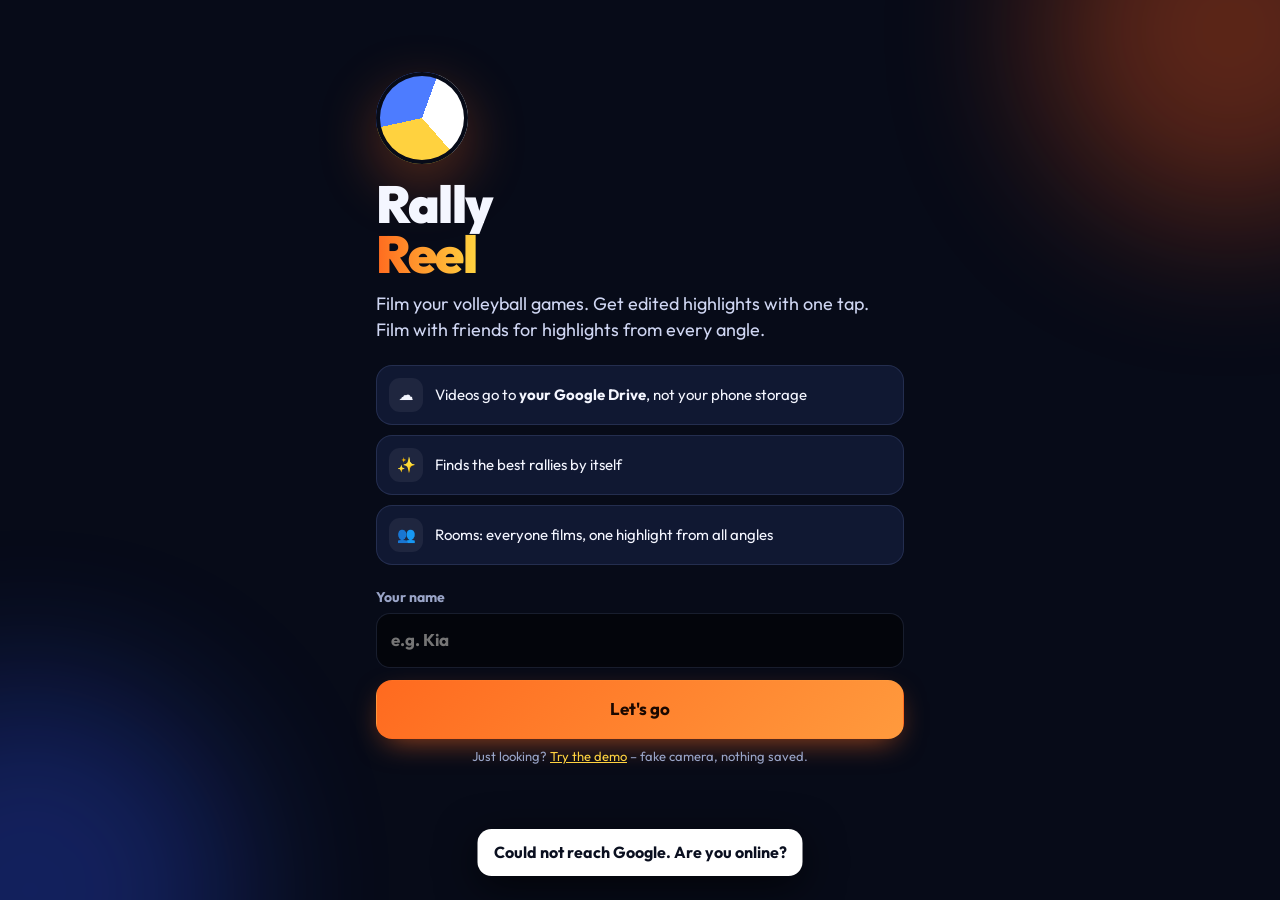
==== index.html @ 08f6e267 "Versioned file URLs so phones never mix old and new code Co-Authored-By: Claude Opus 5.5 <noreply@an" ====
<!doctype html>
<html lang="en">
<head>
<meta charset="utf-8">
<meta name="viewport" content="width=device-width,initial-scale=1,viewport-fit=cover">
<title>Rally Reel</title>
<meta name="description" content="Film volleyball with your friends. Auto-edited multi-angle highlights, saved to your Google Drive.">
<meta name="theme-color" content="#070b18">
<meta name="apple-mobile-web-app-capable" content="yes">
<meta name="mobile-web-app-capable" content="yes">
<meta name="apple-mobile-web-app-status-bar-style" content="black-translucent">
<meta name="apple-mobile-web-app-title" content="Rally Reel">
<link rel="manifest" href="manifest.webmanifest">
<link rel="icon" href="icons/icon-192.png">
<link rel="apple-touch-icon" href="icons/apple-touch-icon.png">
<link rel="preconnect" href="https://fonts.googleapis.com">
<link rel="preconnect" href="https://fonts.gstatic.com" crossorigin>
<link href="https://fonts.googleapis.com/css2?family=Outfit:wght@400;500;600;700;800;900&display=swap" rel="stylesheet">
<link rel="stylesheet" href="styles.css?v=6">
<script src="config.js?v=6"></script>
</head>
<body>
<div class="glow g1"></div><div class="glow g2"></div>

<!-- ============ WELCOME ============ -->
<section id="onboard" class="screen" hidden>
  <div class="wrap onboard">
    <div class="ob-ball"><span class="ball xl"></span></div>
    <h1 class="display">Rally<br><span class="accent">Reel</span></h1>
    <p class="lead">Film your volleyball games. Get edited highlights with one tap. Film with friends for highlights from every angle.</p>
    <div class="ob-points">
      <div><i class="ic">☁</i><span>Videos go to <b>your Google Drive</b>, not your phone storage</span></div>
      <div><i class="ic">✨</i><span>Finds the best rallies by itself</span></div>
      <div><i class="ic">👥</i><span>Rooms: everyone films, one highlight from all angles</span></div>
    </div>
    <label class="field"><span>Your name</span>
      <input id="ob-name" maxlength="20" placeholder="e.g. Kia" autocomplete="given-name"></label>
    <button id="ob-go" class="btn primary big">Let's go</button>
    <p class="muted small center-t">Just looking? <a href="?demo">Try the demo</a> – fake camera, nothing saved.</p>
  </div>
</section>

<!-- ============ HOME ============ -->
<section id="home" class="screen" hidden>
  <div class="wrap">
    <header class="top">
      <div class="logo"><span class="ball"></span>Rally Reel <span class="demo-tag">DEMO</span></div>
      <button id="me-btn" class="avatar" aria-label="Settings"></button>
    </header>

    <div id="connect-card" class="card glow-card" hidden>
      <div class="cc-icon">☁</div>
      <div class="cc-text"><b>Connect Google Drive</b><span>Your games are saved in a <i>Volleyball Highlights</i> folder in your Drive.</span></div>
      <button id="connect" class="btn primary">Connect</button>
    </div>

    <section class="hero">
      <p class="eyebrow" id="hello">Hey 👋</p>
      <h1 class="display sm">Ready for the<br>next game?</h1>
      <button id="rec-solo" class="mega" aria-label="Record a game">
        <span class="mega-ring"></span><span class="mega-core"><svg viewBox="0 0 24 24"><path d="M4 7.5A2.5 2.5 0 0 1 6.5 5h7A2.5 2.5 0 0 1 16 7.5v9a2.5 2.5 0 0 1-2.5 2.5h-7A2.5 2.5 0 0 1 4 16.5v-9Zm13 3.2 3.4-2.3c.7-.5 1.6 0 1.6.8v7.6c0 .8-.9 1.3-1.6.8L17 15.3v-4.6Z"/></svg></span>
      </button>
      <p class="mega-label">Record a game</p>
    </section>

    <div class="tiles">
      <button class="tile t1" id="t-create"><span class="t-ic"><svg viewBox="0 0 24 24"><path d="M9 11a4 4 0 1 0 0-8 4 4 0 0 0 0 8Zm7 0a3 3 0 1 0 0-6 3 3 0 0 0 0 6ZM2 19c0-3.3 3.1-6 7-6s7 2.7 7 6v1H2v-1Zm15.5 1v-1c0-1.9-.8-3.6-2.1-4.9 3.6-.4 6.6 1.9 6.6 4.9v1h-4.5Z"/></svg></span><b>Create room</b><small>Film with friends</small></button>
      <button class="tile t2" id="t-join"><span class="t-ic"><svg viewBox="0 0 24 24"><path d="M14 4h4a2 2 0 0 1 2 2v12a2 2 0 0 1-2 2h-4v-2h4V6h-4V4Zm-3.6 3.4L15 12l-4.6 4.6L9 15.2l2.2-2.2H3v-2h8.2L9 8.8l1.4-1.4Z"/></svg></span><b>Join room</b><small>Got a code?</small></button>
      <button class="tile t3" id="t-upload"><span class="t-ic"><svg viewBox="0 0 24 24"><path d="M4 5a2 2 0 0 1 2-2h12a2 2 0 0 1 2 2v14a2 2 0 0 1-2 2H6a2 2 0 0 1-2-2V5Zm4.5 4.5a1.5 1.5 0 1 0 0-3 1.5 1.5 0 0 0 0 3ZM6 18h12l-4-5.5-3 4-2-2.5L6 18Z"/></svg></span><b>Upload</b><small>From your gallery</small></button>
      <button class="tile t4" id="t-settings"><span class="t-ic"><svg viewBox="0 0 24 24"><path d="M12 15.5a3.5 3.5 0 1 0 0-7 3.5 3.5 0 0 0 0 7Zm8.6-2.3 1.9 1.5-2 3.5-2.3-.9a8 8 0 0 1-2 1.2l-.3 2.5h-4l-.4-2.5a8 8 0 0 1-2-1.2l-2.3.9-2-3.5 2-1.5a8 8 0 0 1 0-2.4l-2-1.5 2-3.5 2.3.9a8 8 0 0 1 2-1.2L10 1h4l.3 2.5a8 8 0 0 1 2 1.2l2.4-.9 2 3.5-2 1.5a8 8 0 0 1 0 2.4Z"/></svg></span><b>Settings</b><small>Length, quality</small></button>
    </div>

    <div class="section-h"><h2>Your games</h2><button id="refresh" class="link-btn">Refresh</button></div>
    <div id="list"></div>
  </div>
</section>

<!-- ============ ROOM ============ -->
<section id="room" class="screen" hidden>
  <div class="wrap">
    <header class="top">
      <button id="room-back" class="icon-btn" aria-label="Back">‹</button>
      <div class="room-title"><small>ROOM</small><b id="room-name">Game</b></div>
      <button id="room-leave" class="link-btn">Leave</button>
    </header>

    <div class="code-card">
      <div class="code-l"><small>Room code</small><div id="room-code" class="code"></div></div>
      <div class="code-btns">
        <button id="room-invite" class="btn primary">Invite</button>
        <button id="room-qr-btn" class="btn">QR</button>
      </div>
      <div id="room-qr" class="qr" hidden></div>
      <p class="muted small">Friends open the invite link (or scan the QR), connect their Google Drive and tap Record. Everyone's video stays in their own Drive.</p>
    </div>

    <div class="section-h"><h2>People</h2><span id="room-count" class="pill-count">0</span></div>
    <div id="room-members" class="members"></div>

    <div class="room-actions">
      <button id="room-rec" class="btn rec big"><span class="dot"></span>Record from my phone</button>
      <button id="room-upload" class="btn big">Add videos from gallery</button>
    </div>

    <div class="section-h"><h2>Footage</h2></div>
    <div id="room-recs" class="recs"><p class="muted">No footage yet.</p></div>

    <button id="room-make" class="btn magic big" disabled>✨ Make multi-angle highlights</button>

    <div class="section-h"><h2>Highlights</h2></div>
    <div id="room-reels"><p class="muted small">Highlights anyone makes show up here for everyone.</p></div>
  </div>
</section>

<!-- ============ CAMERA ============ -->
<section id="record" class="screen cam" hidden>
  <video id="preview" playsinline muted autoplay></video>
  <button id="reauth" class="reauth" hidden>⚠ Google sign-in expired – tap to keep saving</button>

  <div id="rec-idle" class="cam-ui">
    <div class="cam-top"><button id="rec-back" class="pill">✕</button><span class="pill soft" id="rec-hint">Turn your phone sideways · point at the court</span></div>
    <div id="sync-panel" class="sync-panel" hidden>
      <div id="countdown" class="countdown" hidden>3</div>
      <div id="sync-text" class="sync-text">Tap “I'm ready” – everyone starts together</div>
      <div id="sync-people" class="sync-people"></div>
    </div>
    <div class="cam-bottom" id="solo-bottom"><div class="side-btn ghosty"></div><button id="rec-start" class="shutter" aria-label="Start recording"><span></span></button><div class="side-btn ghosty"></div></div>
    <div class="cam-bottom room-bottom" id="room-bottom" hidden>
      <button id="rec-ready" class="ready-btn">I'm ready</button>
      <button id="rec-solo-start" class="link-btn light">Start without waiting</button>
    </div>
  </div>

  <div id="rec-live" class="cam-ui" hidden>
    <div class="cam-top">
      <span class="pill rec"><i></i><span id="rec-time">0:00</span></span>
      <span id="rec-cloud" class="pill">☁ connecting…</span>
      <span id="rec-room" class="pill room-pill" hidden></span>
    </div>
    <div class="cam-bottom">
      <button id="rec-mark" class="side-btn" aria-label="Mark a great play">★<small>Great play</small></button>
      <button id="rec-stop" class="shutter stop" aria-label="Stop"><span></span></button>
      <div class="side-btn ghosty"></div>
    </div>
  </div>

  <div id="rec-finish" class="cam-ui finish" hidden>
    <div class="spinner"></div>
    <p id="finish-msg">Finishing upload…</p>
  </div>
</section>

<!-- ============ SAVED ============ -->
<section id="done" class="screen" hidden>
  <div class="wrap center">
    <div class="big-check">✓</div>
    <h1>Saved!</h1>
    <p id="done-msg" class="muted"></p>
    <button id="done-make" class="btn magic big">✨ Make Highlights</button>
    <button id="done-home" class="btn ghost">Later</button>
  </div>
</section>

<!-- ============ UPLOADING FROM GALLERY ============ -->
<section id="import" class="screen" hidden>
  <div class="wrap">
    <h1>Uploading</h1>
    <p class="muted" id="imp-sub">Keep this screen open – videos go to your Google Drive and get checked for rallies.</p>
    <div id="imp-list" class="imp-list"></div>
    <div class="actions"><button id="imp-done" class="btn primary big" hidden>Done</button><button id="imp-stop" class="btn ghost">Stop</button></div>
  </div>
</section>

<!-- ============ EDITING ============ -->
<section id="edit" class="screen" hidden>
  <div class="wrap">
    <div id="edit-working">
      <p class="eyebrow">Editing</p>
      <h1>Making your highlights</h1>
      <p id="edit-msg" class="muted">Starting…</p>
      <div class="stage"><canvas id="edit-canvas" class="preview" width="1280" height="720"></canvas><div class="stage-shine"></div></div>
      <div class="bar"><div id="edit-bar"></div></div>
      <p class="muted small">The editor plays your best rallies into a new video in real time, so it takes about as long as the video. Keep the screen on.</p>
      <button id="edit-cancel" class="btn ghost small">Stop</button>
    </div>
    <div id="edit-result" hidden>
      <p class="eyebrow">Done 🏐</p>
      <h1>Your highlights</h1>
      <p id="result-msg" class="muted"></p>
      <video id="edit-video" class="preview" controls playsinline></video>
      <div class="actions">
        <a id="open-drive" class="btn primary" target="_blank" rel="noopener">Open in Drive</a>
        <button id="share" class="btn">Share…</button>
        <button id="edit-done" class="btn ghost">Done</button>
      </div>
    </div>
  </div>
</section>

<!-- bottom sheet -->
<div id="sheet-bg" class="sheet-bg" hidden></div>
<div id="sheet" class="sheet" hidden><div class="sheet-grab"></div><div id="sheet-body"></div></div>

<input id="file-pick" type="file" accept="video/*" multiple hidden>
<div id="toast" class="toast" hidden></div>
<script type="module" src="app.js?v=6"></script>
</body>
</html>
---- styles.css ----
:root {
  --bg: #070b18;
  --bg2: #0d1430;
  --card: rgba(22, 30, 62, .72);
  --card-solid: #141c3c;
  --line: rgba(140, 160, 230, .16);
  --text: #f4f6ff;
  --muted: #9aa5c8;
  --accent: #ff6a1f;
  --accent2: #ff9a3d;
  --gold: #ffd23f;
  --blue: #4d7cff;
  --violet: #a066ff;
  --green: #2fd18b;
  --red: #ff3b5c;
  --r: 20px;
  --font: "Outfit", system-ui, -apple-system, "Segoe UI", Roboto, sans-serif;
}
* { box-sizing: border-box; -webkit-tap-highlight-color: transparent; }
html, body { margin: 0; background: var(--bg); color: var(--text); font: 16px/1.45 var(--font); }
body { min-height: 100dvh; overflow-x: hidden; }
[hidden] { display: none !important; }
a { color: var(--gold); }
button { font-family: inherit; }
h1 { font-size: 28px; line-height: 1.1; margin: 6px 0 8px; letter-spacing: -.02em; font-weight: 800; }
h2 { font-size: 13px; text-transform: uppercase; letter-spacing: .12em; color: var(--muted); margin: 0; font-weight: 700; }
p { margin: 8px 0; }
.muted { color: var(--muted); }
.small { font-size: 13px; }
.center-t { text-align: center; }
.wrap { position: relative; z-index: 1; max-width: 560px; margin: 0 auto; padding: calc(14px + env(safe-area-inset-top)) 16px calc(40px + env(safe-area-inset-bottom)); }
.center { text-align: center; display: flex; flex-direction: column; align-items: center; gap: 10px; padding-top: 16vh; }
.display { font-size: 52px; font-weight: 900; letter-spacing: -.035em; line-height: .95; margin: 10px 0 12px; }
.display.sm { font-size: 34px; line-height: 1.02; }
.accent { background: linear-gradient(90deg, var(--accent), var(--gold)); -webkit-background-clip: text; background-clip: text; color: transparent; }
.eyebrow { color: var(--accent2); font-weight: 700; letter-spacing: .02em; margin: 0; }
.lead { font-size: 18px; color: #cfd6f2; }

/* background glows */
.glow { position: fixed; z-index: 0; border-radius: 50%; filter: blur(80px); opacity: .55; pointer-events: none; }
.glow.g1 { width: 380px; height: 380px; background: #ff5a1a; top: -160px; right: -140px; opacity: .35; }
.glow.g2 { width: 420px; height: 420px; background: #3156ff; bottom: -200px; left: -180px; opacity: .3; }

/* ball logo */
.ball { display: inline-block; width: 26px; height: 26px; border-radius: 50%; flex: none;
  background: conic-gradient(from 20deg, #fff 0 33%, var(--gold) 0 66%, var(--blue) 0); box-shadow: inset 0 0 0 2px var(--bg), 0 0 0 1px #fff3; }
.ball.xl { width: 92px; height: 92px; box-shadow: inset 0 0 0 4px var(--bg), 0 20px 60px #ff6a1f55; animation: spin 9s linear infinite; }
.logo { display: flex; align-items: center; gap: 10px; font-weight: 900; font-size: 21px; letter-spacing: -.02em; }
.top { display: flex; align-items: center; justify-content: space-between; gap: 10px; margin-bottom: 14px; min-height: 44px; }
.demo-tag { display: none; font-size: 11px; font-weight: 800; background: var(--gold); color: #000; padding: 2px 8px; border-radius: 999px; letter-spacing: .05em; }
body.demo .demo-tag { display: inline-block; }
.avatar { width: 42px; height: 42px; border-radius: 50%; border: 2px solid #fff2; color: #fff; font-weight: 800; font-size: 17px; display: grid; place-items: center; cursor: pointer; padding: 0; }
.icon-btn { width: 42px; height: 42px; border-radius: 14px; border: 1px solid var(--line); background: var(--card); color: #fff; font-size: 28px; line-height: 1; cursor: pointer; }
.link-btn { background: none; border: 0; color: var(--muted); font-weight: 600; font-size: 14px; cursor: pointer; padding: 8px; }

/* buttons */
.btn { appearance: none; border: 1px solid var(--line); background: var(--card-solid); color: var(--text); font: inherit; font-weight: 700;
  padding: 12px 18px; border-radius: 14px; text-decoration: none; display: inline-flex; align-items: center; justify-content: center; gap: 8px; cursor: pointer; transition: transform .12s, filter .2s; }
.btn:active { transform: scale(.97); }
.btn.primary { background: linear-gradient(135deg, var(--accent), var(--accent2)); border-color: transparent; color: #1b0800; box-shadow: 0 10px 30px -10px #ff6a1faa; }
.btn.magic { background: linear-gradient(120deg, #ff6a1f, #ff3b8a 50%, #7a5cff); border: 0; color: #fff; box-shadow: 0 14px 40px -12px #ff3b8acc; background-size: 200% 100%; animation: shimmer 4s ease infinite; }
.btn.magic:disabled { animation: none; filter: grayscale(.8) brightness(.6); box-shadow: none; }
.btn.rec { background: linear-gradient(135deg, #ff3b5c, #ff6a3d); border: 0; color: #fff; box-shadow: 0 12px 34px -12px #ff3b5ccc; }
.btn.rec .dot { width: 12px; height: 12px; border-radius: 50%; background: #fff; box-shadow: 0 0 0 4px #fff4; }
.btn.ghost { background: transparent; }
.btn.small { padding: 8px 12px; font-size: 14px; border-radius: 12px; }
.btn.big { width: 100%; padding: 16px; font-size: 17px; border-radius: 16px; }
.btn:disabled { opacity: .45; cursor: default; }
@keyframes shimmer { 50% { background-position: 100% 0; } }

/* cards */
.card { background: var(--card); border: 1px solid var(--line); border-radius: var(--r); padding: 14px; margin-bottom: 12px; backdrop-filter: blur(14px); -webkit-backdrop-filter: blur(14px); }
.glow-card { display: flex; align-items: center; gap: 12px; border-color: #ff6a1f88; box-shadow: 0 0 0 1px #ff6a1f33, 0 20px 50px -25px #ff6a1f; }
.cc-icon { width: 44px; height: 44px; flex: none; border-radius: 14px; display: grid; place-items: center; background: #ff6a1f22; font-size: 22px; }
.cc-text { flex: 1; display: flex; flex-direction: column; font-size: 14px; }
.cc-text span { color: var(--muted); font-size: 13px; }

/* hero */
.hero { text-align: center; padding: 8px 0 18px; }
.mega { position: relative; width: 148px; height: 148px; border-radius: 50%; border: 0; background: none; cursor: pointer; margin: 14px auto 0; display: grid; place-items: center; }
.mega-ring { position: absolute; inset: 0; border-radius: 50%; background: conic-gradient(var(--red), var(--accent), var(--gold), var(--red)); animation: spin 6s linear infinite; padding: 4px;
  -webkit-mask: radial-gradient(farthest-side, transparent calc(100% - 5px), #000 calc(100% - 4px)); mask: radial-gradient(farthest-side, transparent calc(100% - 5px), #000 calc(100% - 4px)); }
.mega-core { width: 118px; height: 118px; border-radius: 50%; background: radial-gradient(circle at 35% 30%, #ff7a8e, var(--red) 55%, #c4113a); display: grid; place-items: center;
  box-shadow: 0 18px 50px -10px #ff3b5ccc, inset 0 -6px 18px #0004; animation: breathe 2.6s ease-in-out infinite; }
.mega-core svg { width: 46px; height: 46px; fill: #fff; }
.mega:active .mega-core { transform: scale(.94); }
.mega:disabled { opacity: .4; }
.mega-label { font-weight: 800; font-size: 18px; margin: 12px 0 0; }
@keyframes breathe { 50% { box-shadow: 0 18px 70px -6px #ff3b5cee, inset 0 -6px 18px #0004; } }
@keyframes spin { to { transform: rotate(360deg); } }

/* tiles */
.tiles { display: grid; grid-template-columns: 1fr 1fr; gap: 10px; margin: 8px 0 26px; }
.tile { text-align: left; border: 1px solid var(--line); border-radius: var(--r); padding: 14px; color: var(--text); cursor: pointer; display: flex; flex-direction: column; gap: 2px; min-height: 112px;
  background: var(--card); position: relative; overflow: hidden; transition: transform .12s; }
.tile:active { transform: scale(.97); }
.tile b { font-size: 17px; margin-top: auto; }
.tile small { color: var(--muted); font-size: 13px; }
.t-ic { width: 40px; height: 40px; border-radius: 13px; display: grid; place-items: center; }
.t-ic svg { width: 22px; height: 22px; fill: #fff; }
.t1 .t-ic { background: linear-gradient(135deg, #4d7cff, #2a4fd8); box-shadow: 0 8px 20px -8px #4d7cff; }
.t2 .t-ic { background: linear-gradient(135deg, #a066ff, #6c3be0); box-shadow: 0 8px 20px -8px #a066ff; }
.t3 .t-ic { background: linear-gradient(135deg, #2fd18b, #13a066); box-shadow: 0 8px 20px -8px #2fd18b; }
.t4 .t-ic { background: linear-gradient(135deg, #5b6687, #394263); }
.t1::after, .t2::after, .t3::after { content: ""; position: absolute; right: -30px; top: -30px; width: 90px; height: 90px; border-radius: 50%; opacity: .18; filter: blur(10px); }
.t1::after { background: #4d7cff; } .t2::after { background: #a066ff; } .t3::after { background: #2fd18b; }

.section-h { display: flex; align-items: center; justify-content: space-between; margin: 22px 0 10px; }
.pill-count { background: #ffffff14; border-radius: 999px; padding: 2px 10px; font-weight: 700; font-size: 13px; }

/* game cards */
.game { display: flex; gap: 12px; align-items: stretch; background: var(--card); border: 1px solid var(--line); border-radius: var(--r); padding: 10px; margin-bottom: 12px; }
.thumb { width: 104px; flex: none; border-radius: 14px; background: linear-gradient(135deg, #1d2858, #0e1430); background-size: cover; background-position: center; position: relative; min-height: 78px; overflow: hidden; }
.thumb .tag { position: absolute; left: 6px; bottom: 6px; font-size: 11px; font-weight: 800; padding: 2px 7px; border-radius: 999px; background: #000a; }
.thumb .tag.reel { background: var(--green); color: #002414; }
.game-body { flex: 1; min-width: 0; display: flex; flex-direction: column; gap: 2px; }
.game-title { font-weight: 800; font-size: 16px; white-space: nowrap; overflow: hidden; text-overflow: ellipsis; }
.game-info { color: var(--muted); font-size: 13px; }
.game-actions { display: flex; gap: 6px; flex-wrap: wrap; margin-top: auto; padding-top: 8px; }
.game-actions .btn { padding: 8px 12px; font-size: 14px; border-radius: 12px; }
.room-chip { display: inline-flex; align-items: center; gap: 4px; font-size: 11px; font-weight: 800; color: #c8d4ff; background: #4d7cff2a; border-radius: 999px; padding: 1px 8px; margin-left: 4px; vertical-align: 2px; }

/* onboarding */
.onboard { padding-top: calc(8vh + env(safe-area-inset-top)); }
.ob-ball { margin-bottom: 8px; }
.ob-points { display: grid; gap: 10px; margin: 22px 0; }
.ob-points div { display: flex; gap: 12px; align-items: center; background: var(--card); border: 1px solid var(--line); border-radius: 16px; padding: 12px; font-size: 15px; }
.ic { font-style: normal; width: 34px; height: 34px; border-radius: 11px; display: grid; place-items: center; background: #ffffff10; flex: none; }
.field { display: grid; gap: 6px; margin: 16px 0 12px; font-weight: 700; font-size: 14px; color: var(--muted); }
input { width: 100%; font: inherit; font-size: 17px; padding: 14px; border-radius: 14px; border: 1px solid var(--line); background: #0008; color: var(--text); outline: none; }
input:focus { border-color: var(--accent); box-shadow: 0 0 0 3px #ff6a1f33; }

/* room */
.room-title { flex: 1; text-align: center; display: flex; flex-direction: column; line-height: 1.1; }
.room-title small { color: var(--accent2); font-weight: 800; letter-spacing: .14em; font-size: 11px; }
.room-title b { font-size: 19px; white-space: nowrap; overflow: hidden; text-overflow: ellipsis; }
.code-card { position: relative; border-radius: 24px; padding: 18px; display: grid; grid-template-columns: 1fr auto; gap: 10px 12px; align-items: center;
  background: linear-gradient(135deg, #2a3fa8, #4b2a9c 60%, #7a2b84); box-shadow: 0 24px 60px -30px #6b5cff; overflow: hidden; }
.code-card::after { content: ""; position: absolute; inset: 0; background: radial-gradient(circle at 90% 0, #ffffff30, transparent 50%); pointer-events: none; }
.code-card small { font-weight: 700; color: #d9dcff; letter-spacing: .08em; text-transform: uppercase; font-size: 11px; }
.code { font-size: 38px; font-weight: 900; letter-spacing: .14em; font-variant-numeric: tabular-nums; }
.code-btns { display: flex; flex-direction: column; gap: 8px; position: relative; z-index: 1; }
.code-btns .btn { padding: 10px 16px; }
.code-btns .btn:not(.primary) { background: #ffffff1f; border-color: #ffffff30; }
.code-card p { grid-column: 1 / -1; color: #dfe2ff; margin: 0; position: relative; z-index: 1; }
.qr { grid-column: 1 / -1; background: #fff; border-radius: 16px; padding: 12px; justify-self: center; position: relative; z-index: 1; }
.qr svg, .qr img { display: block; width: 200px; height: 200px; }
.members { display: flex; gap: 10px; overflow-x: auto; padding-bottom: 6px; scrollbar-width: none; }
.member { flex: none; width: 76px; text-align: center; font-size: 12px; }
.member .avatar { width: 54px; height: 54px; margin: 0 auto 6px; font-size: 20px; position: relative; cursor: default; }
.member .st { position: absolute; right: -2px; bottom: -2px; width: 16px; height: 16px; border-radius: 50%; border: 3px solid var(--bg); background: #5b6687; }
.member .st.live { background: var(--red); animation: blink 1s infinite; }
.member .st.on { background: var(--green); }
.member b { display: block; font-size: 13px; white-space: nowrap; overflow: hidden; text-overflow: ellipsis; }
.member span { color: var(--muted); }
.room-actions { display: grid; gap: 10px; margin-top: 16px; }
.recs { display: grid; gap: 8px; margin-bottom: 16px; }
.rec-row { display: flex; align-items: center; gap: 12px; background: var(--card); border: 1px solid var(--line); border-radius: 16px; padding: 10px 12px; }
.rec-row .avatar { width: 36px; height: 36px; font-size: 14px; cursor: default; flex: none; }
.rec-row > div:not(.avatar) { flex: 1; min-width: 0; }

/* start-together */
.sync-panel { align-self: center; text-align: center; background: #000b; backdrop-filter: blur(10px); -webkit-backdrop-filter: blur(10px); border-radius: 22px; padding: 16px 20px; max-width: 340px; }
.sync-text { font-weight: 800; font-size: 17px; }
.sync-people { display: flex; flex-wrap: wrap; justify-content: center; gap: 6px; margin-top: 10px; }
.sync-people span { font-size: 13px; font-weight: 700; padding: 4px 10px; border-radius: 999px; background: #ffffff18; color: #c9d0ea; }
.sync-people span.ok { background: var(--green); color: #002414; }
.countdown { font-size: 120px; font-weight: 900; line-height: 1; color: #fff; text-shadow: 0 10px 40px #ff3b5c; animation: pop2 1s ease-out infinite; }
@keyframes pop2 { 0% { transform: scale(1.4); opacity: .3; } 30% { transform: scale(1); opacity: 1; } }
.room-bottom { flex-direction: column; gap: 8px; }
.ready-btn { min-width: 220px; padding: 18px 28px; border-radius: 999px; border: 0; font: inherit; font-size: 20px; font-weight: 900; cursor: pointer; color: #002414;
  background: linear-gradient(135deg, #2fd18b, #8bf0c0); box-shadow: 0 14px 40px -12px #2fd18b; }
.ready-btn.on { background: #ffffff22; color: #fff; box-shadow: none; }
.link-btn.light { color: #e3e8ff; }
.rec-row b { display: block; font-size: 15px; }
.rec-row span { color: var(--muted); font-size: 13px; }
.badge-live { font-size: 11px; font-weight: 800; color: #fff; background: var(--red); border-radius: 999px; padding: 2px 8px; animation: blink 1.2s infinite; }
.reel-row { display: flex; align-items: center; gap: 12px; background: linear-gradient(135deg, #12301f, #0f2236); border: 1px solid #2fd18b44; border-radius: 16px; padding: 12px; margin-bottom: 8px; }
.reel-row div { flex: 1; }
.reel-row span { color: var(--muted); font-size: 13px; display: block; }

/* camera */
.cam { position: fixed; inset: 0; background: #000; z-index: 5; }
.cam video { position: absolute; inset: 0; width: 100%; height: 100%; object-fit: contain; background: #000; }
.cam-ui { position: absolute; inset: 0; display: flex; flex-direction: column; justify-content: space-between;
  padding: calc(12px + env(safe-area-inset-top)) calc(12px + env(safe-area-inset-right)) calc(18px + env(safe-area-inset-bottom)) calc(12px + env(safe-area-inset-left)); pointer-events: none; }
.cam-ui > * { pointer-events: auto; }
.cam-top { display: flex; gap: 8px; align-items: center; flex-wrap: wrap; }
.cam-bottom { display: flex; align-items: center; justify-content: space-around; }
.pill { background: #000a; color: #fff; border: 0; border-radius: 999px; padding: 8px 14px; font: inherit; font-weight: 700; font-size: 14px; backdrop-filter: blur(8px); -webkit-backdrop-filter: blur(8px); }
.pill.warn { background: #b45309d0; }
.pill.soft { color: #d5dbf0; font-weight: 500; }
.room-pill { background: #4d7cffcc; }
.pill.rec { display: inline-flex; align-items: center; gap: 8px; font-variant-numeric: tabular-nums; }
.pill.rec i { width: 10px; height: 10px; border-radius: 50%; background: var(--red); animation: blink 1s infinite; }
@keyframes blink { 50% { opacity: .25; } }
.shutter { width: 84px; height: 84px; border-radius: 50%; border: 5px solid #fff; background: transparent; padding: 0; display: grid; place-items: center; cursor: pointer; }
.shutter span { width: 64px; height: 64px; border-radius: 50%; background: var(--red); transition: .2s; }
.shutter.stop span { width: 32px; height: 32px; border-radius: 9px; }
.side-btn { width: 74px; height: 74px; border-radius: 50%; border: 0; background: #000a; color: var(--gold); font-size: 30px; line-height: 1; display: grid; place-content: center; cursor: pointer; }
.side-btn small { font-size: 10px; color: #fff; font-weight: 700; margin-top: 2px; }
.side-btn.ghosty { background: transparent; pointer-events: none; }
.side-btn.pop { animation: pop .4s; }
@keyframes pop { 40% { transform: scale(1.25); background: var(--gold); color: #000; } }
.reauth { position: absolute; z-index: 3; left: 12px; right: 12px; top: calc(64px + env(safe-area-inset-top)); background: var(--gold); color: #000; border: 0; border-radius: 14px; padding: 14px; font: inherit; font-weight: 800; }
.finish { background: #000c; justify-content: center; align-items: center; text-align: center; gap: 16px; }
.spinner { width: 46px; height: 46px; border-radius: 50%; border: 4px solid #fff3; border-top-color: var(--accent); animation: spin 1s linear infinite; }

/* saved / edit */
.big-check { width: 92px; height: 92px; border-radius: 50%; background: linear-gradient(135deg, var(--green), #13a066); color: #04210f; font-size: 50px; font-weight: 900; display: grid; place-items: center; box-shadow: 0 20px 50px -15px var(--green); }
.stage { position: relative; margin: 14px 0; border-radius: 18px; overflow: hidden; box-shadow: 0 20px 60px -25px #000; }
.preview { width: 100%; height: auto; max-height: 62vh; object-fit: contain; border-radius: 18px; background: #000; display: block; margin: 14px 0; }
.stage .preview { margin: 0; }
.stage-shine { position: absolute; inset: 0; pointer-events: none; border-radius: 18px; box-shadow: inset 0 0 0 1px #ffffff1a; }
.bar { height: 12px; background: #ffffff12; border-radius: 99px; overflow: hidden; }
.bar div { height: 100%; width: 0; background: linear-gradient(90deg, var(--accent), var(--gold)); transition: width .25s; border-radius: 99px; }
.actions { display: flex; gap: 8px; flex-wrap: wrap; margin-top: 12px; }
.actions .btn { flex: 1 1 auto; }

/* import */
.imp-list { display: grid; gap: 10px; margin: 16px 0; }
.imp { background: var(--card); border: 1px solid var(--line); border-radius: 16px; padding: 12px; }
.imp b { display: block; font-size: 15px; white-space: nowrap; overflow: hidden; text-overflow: ellipsis; }
.imp .row { display: flex; align-items: center; gap: 10px; font-size: 13px; color: var(--muted); margin-top: 8px; }
.imp .row span { width: 78px; flex: none; }
.imp .bar { flex: 1; height: 8px; }
.imp .bar.green div { background: linear-gradient(90deg, var(--green), #8bf0c0); }
.imp .st { font-size: 13px; margin-top: 6px; }

/* sheet */
.sheet-bg { position: fixed; inset: 0; background: #000a; z-index: 20; animation: fade .2s; }
.sheet { position: fixed; z-index: 21; left: 0; right: 0; bottom: 0; max-width: 560px; margin: 0 auto; background: #10173a; border: 1px solid var(--line); border-bottom: 0;
  border-radius: 26px 26px 0 0; padding: 10px 18px calc(22px + env(safe-area-inset-bottom)); animation: up .25s cubic-bezier(.2, .9, .3, 1.1); max-height: 88vh; overflow: auto; }
.sheet-grab { width: 44px; height: 5px; border-radius: 9px; background: #ffffff30; margin: 0 auto 12px; }
.sheet h3 { font-size: 22px; margin: 4px 0 6px; }
.sheet .btns { display: grid; gap: 8px; margin-top: 14px; }
.code-in { text-align: center; font-size: 30px; font-weight: 900; letter-spacing: .3em; text-transform: uppercase; padding: 14px 8px; }
.row-set { display: flex; align-items: center; justify-content: space-between; gap: 10px; margin: 14px 0; flex-wrap: wrap; }
.seg { display: inline-flex; background: #0008; border: 1px solid var(--line); border-radius: 12px; padding: 3px; }
.seg button { border: 0; background: transparent; color: var(--muted); font: inherit; font-weight: 700; padding: 7px 12px; border-radius: 9px; cursor: pointer; }
.seg button.on { background: var(--accent); color: #1b0800; }
@keyframes up { from { transform: translateY(100%); } }
@keyframes fade { from { opacity: 0; } }

.toast { position: fixed; z-index: 30; left: 50%; transform: translateX(-50%); bottom: calc(24px + env(safe-area-inset-bottom)); max-width: calc(100% - 32px);
  background: #fff; color: #0a0f1f; padding: 12px 16px; border-radius: 14px; font-weight: 700; box-shadow: 0 10px 40px #000a; animation: up2 .25s; }
@keyframes up2 { from { transform: translate(-50%, 20px); opacity: 0; } }
.empty { text-align: center; padding: 26px 16px; border: 1px dashed var(--line); border-radius: var(--r); color: var(--muted); }
.empty b { color: var(--text); display: block; font-size: 17px; margin-bottom: 4px; }
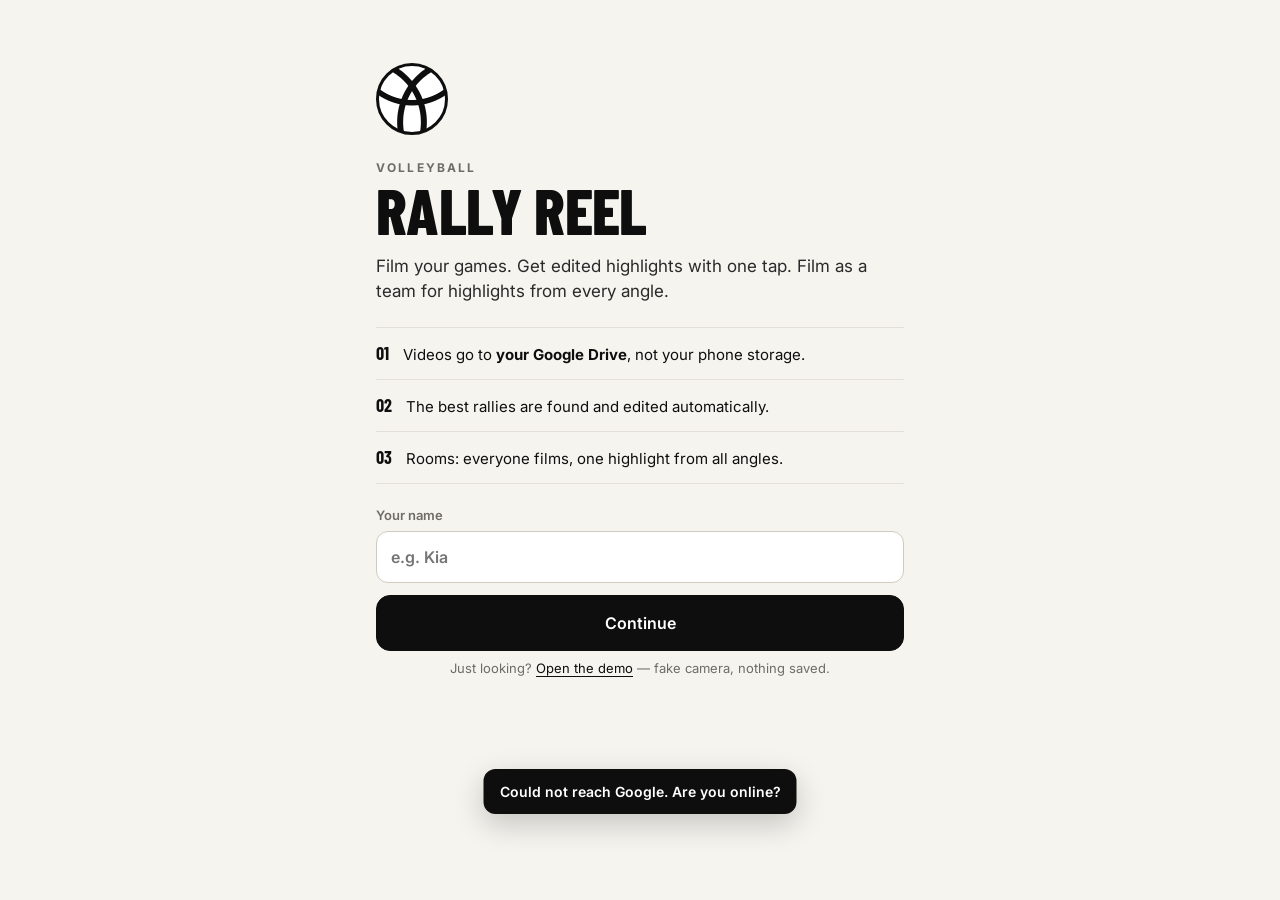
==== commit 5e4083c2: "Monochrome redesign, team lineups intro, Positions tab (6-2 rotations), phone hardening Co-Authored-" ====
--- a/index.html
+++ b/index.html
@@ -4,70 +4,70 @@
 <meta charset="utf-8">
 <meta name="viewport" content="width=device-width,initial-scale=1,viewport-fit=cover">
 <title>Rally Reel</title>
-<meta name="description" content="Film volleyball with your friends. Auto-edited multi-angle highlights, saved to your Google Drive.">
-<meta name="theme-color" content="#070b18">
+<meta name="description" content="Film volleyball with your team. Auto-edited multi-angle highlights, saved to your Google Drive.">
+<meta name="theme-color" content="#f6f4ef">
 <meta name="apple-mobile-web-app-capable" content="yes">
 <meta name="mobile-web-app-capable" content="yes">
-<meta name="apple-mobile-web-app-status-bar-style" content="black-translucent">
+<meta name="apple-mobile-web-app-status-bar-style" content="default">
 <meta name="apple-mobile-web-app-title" content="Rally Reel">
 <link rel="manifest" href="manifest.webmanifest">
 <link rel="icon" href="icons/icon-192.png">
 <link rel="apple-touch-icon" href="icons/apple-touch-icon.png">
 <link rel="preconnect" href="https://fonts.googleapis.com">
 <link rel="preconnect" href="https://fonts.gstatic.com" crossorigin>
-<link href="https://fonts.googleapis.com/css2?family=Outfit:wght@400;500;600;700;800;900&display=swap" rel="stylesheet">
-<link rel="stylesheet" href="styles.css?v=6">
-<script src="config.js?v=6"></script>
+<link href="https://fonts.googleapis.com/css2?family=Inter:wght@400;500;600;700;800&family=Barlow+Condensed:wght@600;700;800&display=swap" rel="stylesheet">
+<link rel="stylesheet" href="styles.css?v=8">
+<script src="config.js?v=8"></script>
 </head>
 <body>
-<div class="glow g1"></div><div class="glow g2"></div>
 
 <!-- ============ WELCOME ============ -->
 <section id="onboard" class="screen" hidden>
   <div class="wrap onboard">
-    <div class="ob-ball"><span class="ball xl"></span></div>
-    <h1 class="display">Rally<br><span class="accent">Reel</span></h1>
-    <p class="lead">Film your volleyball games. Get edited highlights with one tap. Film with friends for highlights from every angle.</p>
-    <div class="ob-points">
-      <div><i class="ic">☁</i><span>Videos go to <b>your Google Drive</b>, not your phone storage</span></div>
-      <div><i class="ic">✨</i><span>Finds the best rallies by itself</span></div>
-      <div><i class="ic">👥</i><span>Rooms: everyone films, one highlight from all angles</span></div>
-    </div>
+    <div class="mark"><span class="logo-ball lg"></span></div>
+    <p class="kicker">Volleyball</p>
+    <h1 class="display">Rally Reel</h1>
+    <p class="lead">Film your games. Get edited highlights with one tap. Film as a team for highlights from every angle.</p>
+    <ol class="ob-points">
+      <li><b>01</b><span>Videos go to <strong>your Google Drive</strong>, not your phone storage.</span></li>
+      <li><b>02</b><span>The best rallies are found and edited automatically.</span></li>
+      <li><b>03</b><span>Rooms: everyone films, one highlight from all angles.</span></li>
+    </ol>
     <label class="field"><span>Your name</span>
       <input id="ob-name" maxlength="20" placeholder="e.g. Kia" autocomplete="given-name"></label>
-    <button id="ob-go" class="btn primary big">Let's go</button>
-    <p class="muted small center-t">Just looking? <a href="?demo">Try the demo</a> – fake camera, nothing saved.</p>
+    <button id="ob-go" class="btn primary big">Continue</button>
+    <p class="muted small center-t">Just looking? <a href="?demo">Open the demo</a> — fake camera, nothing saved.</p>
   </div>
 </section>
 
 <!-- ============ HOME ============ -->
-<section id="home" class="screen" hidden>
+<section id="home" class="screen tabbed" hidden>
   <div class="wrap">
     <header class="top">
-      <div class="logo"><span class="ball"></span>Rally Reel <span class="demo-tag">DEMO</span></div>
+      <div class="logo"><span class="logo-ball"></span>Rally Reel <span class="demo-tag">DEMO</span></div>
       <button id="me-btn" class="avatar" aria-label="Settings"></button>
     </header>
 
-    <div id="connect-card" class="card glow-card" hidden>
-      <div class="cc-icon">☁</div>
-      <div class="cc-text"><b>Connect Google Drive</b><span>Your games are saved in a <i>Volleyball Highlights</i> folder in your Drive.</span></div>
+    <div id="connect-card" class="card connect" hidden>
+      <div class="cc-text"><b>Connect Google Drive</b><span>Games are saved in a “Volleyball Highlights” folder in your own Drive.</span></div>
       <button id="connect" class="btn primary">Connect</button>
     </div>
 
     <section class="hero">
-      <p class="eyebrow" id="hello">Hey 👋</p>
-      <h1 class="display sm">Ready for the<br>next game?</h1>
-      <button id="rec-solo" class="mega" aria-label="Record a game">
-        <span class="mega-ring"></span><span class="mega-core"><svg viewBox="0 0 24 24"><path d="M4 7.5A2.5 2.5 0 0 1 6.5 5h7A2.5 2.5 0 0 1 16 7.5v9a2.5 2.5 0 0 1-2.5 2.5h-7A2.5 2.5 0 0 1 4 16.5v-9Zm13 3.2 3.4-2.3c.7-.5 1.6 0 1.6.8v7.6c0 .8-.9 1.3-1.6.8L17 15.3v-4.6Z"/></svg></span>
+      <p class="kicker" id="hello">Welcome</p>
+      <h1 class="display sm">Ready for the next game?</h1>
+      <button id="rec-solo" class="rec-cta" aria-label="Record a game">
+        <span class="rec-dot"></span>
+        <span class="rec-txt"><b>Record a game</b><small>Saves straight to Google Drive</small></span>
+        <span class="chev">›</span>
       </button>
-      <p class="mega-label">Record a game</p>
     </section>
 
     <div class="tiles">
-      <button class="tile t1" id="t-create"><span class="t-ic"><svg viewBox="0 0 24 24"><path d="M9 11a4 4 0 1 0 0-8 4 4 0 0 0 0 8Zm7 0a3 3 0 1 0 0-6 3 3 0 0 0 0 6ZM2 19c0-3.3 3.1-6 7-6s7 2.7 7 6v1H2v-1Zm15.5 1v-1c0-1.9-.8-3.6-2.1-4.9 3.6-.4 6.6 1.9 6.6 4.9v1h-4.5Z"/></svg></span><b>Create room</b><small>Film with friends</small></button>
-      <button class="tile t2" id="t-join"><span class="t-ic"><svg viewBox="0 0 24 24"><path d="M14 4h4a2 2 0 0 1 2 2v12a2 2 0 0 1-2 2h-4v-2h4V6h-4V4Zm-3.6 3.4L15 12l-4.6 4.6L9 15.2l2.2-2.2H3v-2h8.2L9 8.8l1.4-1.4Z"/></svg></span><b>Join room</b><small>Got a code?</small></button>
-      <button class="tile t3" id="t-upload"><span class="t-ic"><svg viewBox="0 0 24 24"><path d="M4 5a2 2 0 0 1 2-2h12a2 2 0 0 1 2 2v14a2 2 0 0 1-2 2H6a2 2 0 0 1-2-2V5Zm4.5 4.5a1.5 1.5 0 1 0 0-3 1.5 1.5 0 0 0 0 3ZM6 18h12l-4-5.5-3 4-2-2.5L6 18Z"/></svg></span><b>Upload</b><small>From your gallery</small></button>
-      <button class="tile t4" id="t-settings"><span class="t-ic"><svg viewBox="0 0 24 24"><path d="M12 15.5a3.5 3.5 0 1 0 0-7 3.5 3.5 0 0 0 0 7Zm8.6-2.3 1.9 1.5-2 3.5-2.3-.9a8 8 0 0 1-2 1.2l-.3 2.5h-4l-.4-2.5a8 8 0 0 1-2-1.2l-2.3.9-2-3.5 2-1.5a8 8 0 0 1 0-2.4l-2-1.5 2-3.5 2.3.9a8 8 0 0 1 2-1.2L10 1h4l.3 2.5a8 8 0 0 1 2 1.2l2.4-.9 2 3.5-2 1.5a8 8 0 0 1 0 2.4Z"/></svg></span><b>Settings</b><small>Length, quality</small></button>
+      <button class="tile" id="t-create"><svg class="ti" viewBox="0 0 24 24"><circle cx="9" cy="8" r="3.2"/><circle cx="17" cy="9" r="2.4"/><path d="M3 19c.6-3.2 3-5 6-5s5.4 1.8 6 5M15.5 14.4c2.6-.3 4.8 1.2 5.5 4.6"/></svg><b>Create room</b><small>Film as a team</small></button>
+      <button class="tile" id="t-join"><svg class="ti" viewBox="0 0 24 24"><path d="M14 4h4a2 2 0 0 1 2 2v12a2 2 0 0 1-2 2h-4M10 8l4 4-4 4M14 12H3"/></svg><b>Join room</b><small>Enter a code</small></button>
+      <button class="tile" id="t-upload"><svg class="ti" viewBox="0 0 24 24"><rect x="3.5" y="4" width="17" height="16" rx="2"/><path d="M12 16V9M8.8 12.2 12 9l3.2 3.2"/></svg><b>Upload</b><small>From your gallery</small></button>
+      <button class="tile" id="t-settings"><svg class="ti" viewBox="0 0 24 24"><path d="M4 7h10M18 7h2M4 17h4M12 17h8"/><circle cx="16" cy="7" r="2"/><circle cx="10" cy="17" r="2"/></svg><b>Settings</b><small>Length, quality</small></button>
     </div>
 
     <div class="section-h"><h2>Your games</h2><button id="refresh" class="link-btn">Refresh</button></div>
@@ -75,53 +75,59 @@
   </div>
 </section>
 
+<!-- ============ POSITIONS ============ -->
+<section id="positions" class="screen tabbed" hidden>
+  <div class="wrap" id="pos-root"></div>
+</section>
+
 <!-- ============ ROOM ============ -->
 <section id="room" class="screen" hidden>
   <div class="wrap">
     <header class="top">
       <button id="room-back" class="icon-btn" aria-label="Back">‹</button>
-      <div class="room-title"><small>ROOM</small><b id="room-name">Game</b></div>
+      <div class="room-title"><small>Room</small><b id="room-name">Game</b></div>
       <button id="room-leave" class="link-btn">Leave</button>
     </header>
 
     <div class="code-card">
       <div class="code-l"><small>Room code</small><div id="room-code" class="code"></div></div>
       <div class="code-btns">
-        <button id="room-invite" class="btn primary">Invite</button>
-        <button id="room-qr-btn" class="btn">QR</button>
+        <button id="room-invite" class="btn inv">Invite</button>
+        <button id="room-qr-btn" class="btn inv-ghost">QR code</button>
       </div>
       <div id="room-qr" class="qr" hidden></div>
-      <p class="muted small">Friends open the invite link (or scan the QR), connect their Google Drive and tap Record. Everyone's video stays in their own Drive.</p>
+      <p class="small">Teammates open the invite link (or scan the QR code), connect Google Drive and tap Record. Every video stays in its owner's Drive.</p>
     </div>
 
     <div class="section-h"><h2>People</h2><span id="room-count" class="pill-count">0</span></div>
     <div id="room-members" class="members"></div>
 
     <div class="room-actions">
-      <button id="room-rec" class="btn rec big"><span class="dot"></span>Record from my phone</button>
+      <button id="room-rec" class="btn primary big"><span class="dot"></span>Record from my phone</button>
       <button id="room-upload" class="btn big">Add videos from gallery</button>
+      <button id="room-teams" class="btn big">Teams &amp; lineups</button>
     </div>
 
     <div class="section-h"><h2>Footage</h2></div>
     <div id="room-recs" class="recs"><p class="muted">No footage yet.</p></div>
 
-    <button id="room-make" class="btn magic big" disabled>✨ Make multi-angle highlights</button>
+    <button id="room-make" class="btn primary big" disabled>Make highlights</button>
 
     <div class="section-h"><h2>Highlights</h2></div>
-    <div id="room-reels"><p class="muted small">Highlights anyone makes show up here for everyone.</p></div>
+    <div id="room-reels"><p class="muted small">Highlights anyone makes appear here for everyone.</p></div>
   </div>
 </section>
 
 <!-- ============ CAMERA ============ -->
 <section id="record" class="screen cam" hidden>
   <video id="preview" playsinline muted autoplay></video>
-  <button id="reauth" class="reauth" hidden>⚠ Google sign-in expired – tap to keep saving</button>
+  <button id="reauth" class="reauth" hidden>Google sign-in expired — tap to keep saving</button>
 
   <div id="rec-idle" class="cam-ui">
-    <div class="cam-top"><button id="rec-back" class="pill">✕</button><span class="pill soft" id="rec-hint">Turn your phone sideways · point at the court</span></div>
+    <div class="cam-top"><button id="rec-back" class="pill" aria-label="Close">✕</button><button id="rec-teams" class="pill">Teams</button><span class="pill soft" id="rec-hint">Turn your phone sideways · whole court in view</span></div>
     <div id="sync-panel" class="sync-panel" hidden>
       <div id="countdown" class="countdown" hidden>3</div>
-      <div id="sync-text" class="sync-text">Tap “I'm ready” – everyone starts together</div>
+      <div id="sync-text" class="sync-text">Tap “I'm ready” — everyone starts together</div>
       <div id="sync-people" class="sync-people"></div>
     </div>
     <div class="cam-bottom" id="solo-bottom"><div class="side-btn ghosty"></div><button id="rec-start" class="shutter" aria-label="Start recording"><span></span></button><div class="side-btn ghosty"></div></div>
@@ -134,8 +140,8 @@
   <div id="rec-live" class="cam-ui" hidden>
     <div class="cam-top">
       <span class="pill rec"><i></i><span id="rec-time">0:00</span></span>
-      <span id="rec-cloud" class="pill">☁ connecting…</span>
-      <span id="rec-room" class="pill room-pill" hidden></span>
+      <span id="rec-cloud" class="pill">Connecting…</span>
+      <span id="rec-room" class="pill" hidden></span>
     </div>
     <div class="cam-bottom">
       <button id="rec-mark" class="side-btn" aria-label="Mark a great play">★<small>Great play</small></button>
@@ -154,9 +160,9 @@
 <section id="done" class="screen" hidden>
   <div class="wrap center">
     <div class="big-check">✓</div>
-    <h1>Saved!</h1>
+    <h1>Saved</h1>
     <p id="done-msg" class="muted"></p>
-    <button id="done-make" class="btn magic big">✨ Make Highlights</button>
+    <button id="done-make" class="btn primary big">Make highlights</button>
     <button id="done-home" class="btn ghost">Later</button>
   </div>
 </section>
@@ -164,8 +170,9 @@
 <!-- ============ UPLOADING FROM GALLERY ============ -->
 <section id="import" class="screen" hidden>
   <div class="wrap">
+    <p class="kicker">Gallery</p>
     <h1>Uploading</h1>
-    <p class="muted" id="imp-sub">Keep this screen open – videos go to your Google Drive and get checked for rallies.</p>
+    <p class="muted" id="imp-sub">Keep this screen open — videos go to your Google Drive and are checked for rallies.</p>
     <div id="imp-list" class="imp-list"></div>
     <div class="actions"><button id="imp-done" class="btn primary big" hidden>Done</button><button id="imp-stop" class="btn ghost">Stop</button></div>
   </div>
@@ -175,27 +182,33 @@
 <section id="edit" class="screen" hidden>
   <div class="wrap">
     <div id="edit-working">
-      <p class="eyebrow">Editing</p>
+      <p class="kicker">Editing</p>
       <h1>Making your highlights</h1>
       <p id="edit-msg" class="muted">Starting…</p>
-      <div class="stage"><canvas id="edit-canvas" class="preview" width="1280" height="720"></canvas><div class="stage-shine"></div></div>
+      <div class="stage"><canvas id="edit-canvas" class="preview" width="1280" height="720"></canvas></div>
       <div class="bar"><div id="edit-bar"></div></div>
       <p class="muted small">The editor plays your best rallies into a new video in real time, so it takes about as long as the video. Keep the screen on.</p>
       <button id="edit-cancel" class="btn ghost small">Stop</button>
     </div>
     <div id="edit-result" hidden>
-      <p class="eyebrow">Done 🏐</p>
+      <p class="kicker">Done</p>
       <h1>Your highlights</h1>
       <p id="result-msg" class="muted"></p>
       <video id="edit-video" class="preview" controls playsinline></video>
       <div class="actions">
         <a id="open-drive" class="btn primary" target="_blank" rel="noopener">Open in Drive</a>
-        <button id="share" class="btn">Share…</button>
+        <button id="share" class="btn">Share</button>
         <button id="edit-done" class="btn ghost">Done</button>
       </div>
     </div>
   </div>
 </section>
+
+<!-- bottom tab bar -->
+<nav id="tabbar" class="tabbar" hidden>
+  <button data-tab="home" class="on"><svg viewBox="0 0 24 24"><rect x="3" y="5" width="13" height="14" rx="2"/><path d="m16 10 5-3v10l-5-3"/></svg><span>Games</span></button>
+  <button data-tab="positions"><svg viewBox="0 0 24 24"><rect x="3" y="3" width="18" height="18" rx="1.5"/><path d="M3 12h18"/><circle cx="8" cy="7.5" r="1.3"/><circle cx="16" cy="7.5" r="1.3"/><circle cx="12" cy="16.5" r="1.3"/></svg><span>Positions</span></button>
+</nav>
 
 <!-- bottom sheet -->
 <div id="sheet-bg" class="sheet-bg" hidden></div>
@@ -203,6 +216,6 @@
 
 <input id="file-pick" type="file" accept="video/*" multiple hidden>
 <div id="toast" class="toast" hidden></div>
-<script type="module" src="app.js?v=6"></script>
+<script type="module" src="app.js?v=8"></script>
 </body>
 </html>
--- a/styles.css
+++ b/styles.css
@@ -1,249 +1,275 @@
+/* Rally Reel — monochrome. Milk white + ink black; only photos/video carry colour. */
 :root {
-  --bg: #070b18;
-  --bg2: #0d1430;
-  --card: rgba(22, 30, 62, .72);
-  --card-solid: #141c3c;
-  --line: rgba(140, 160, 230, .16);
-  --text: #f4f6ff;
-  --muted: #9aa5c8;
-  --accent: #ff6a1f;
-  --accent2: #ff9a3d;
-  --gold: #ffd23f;
-  --blue: #4d7cff;
-  --violet: #a066ff;
-  --green: #2fd18b;
-  --red: #ff3b5c;
-  --r: 20px;
-  --font: "Outfit", system-ui, -apple-system, "Segoe UI", Roboto, sans-serif;
+  --bg: #f6f4ef;          /* milk white */
+  --paper: #ffffff;
+  --ink: #0e0e0e;
+  --ink2: #2a2a2a;
+  --muted: #6e6c67;
+  --line: #e3e0d8;
+  --line2: #cfcbc1;
+  --r: 14px;
+  --font: "Inter", system-ui, -apple-system, "Segoe UI", Roboto, sans-serif;
+  --cond: "Barlow Condensed", "Arial Narrow", system-ui, sans-serif;
 }
 * { box-sizing: border-box; -webkit-tap-highlight-color: transparent; }
-html, body { margin: 0; background: var(--bg); color: var(--text); font: 16px/1.45 var(--font); }
+html, body { margin: 0; background: var(--bg); color: var(--ink); font: 16px/1.5 var(--font); -webkit-font-smoothing: antialiased; }
 body { min-height: 100dvh; overflow-x: hidden; }
 [hidden] { display: none !important; }
-a { color: var(--gold); }
-button { font-family: inherit; }
-h1 { font-size: 28px; line-height: 1.1; margin: 6px 0 8px; letter-spacing: -.02em; font-weight: 800; }
-h2 { font-size: 13px; text-transform: uppercase; letter-spacing: .12em; color: var(--muted); margin: 0; font-weight: 700; }
+a { color: var(--ink); text-underline-offset: 3px; }
+button { font-family: inherit; color: inherit; }
+h1 { font-family: var(--cond); font-size: 34px; line-height: 1; margin: 4px 0 10px; font-weight: 800; text-transform: uppercase; letter-spacing: .01em; }
+h2 { font-size: 12px; text-transform: uppercase; letter-spacing: .14em; color: var(--muted); margin: 0; font-weight: 700; }
 p { margin: 8px 0; }
 .muted { color: var(--muted); }
 .small { font-size: 13px; }
 .center-t { text-align: center; }
-.wrap { position: relative; z-index: 1; max-width: 560px; margin: 0 auto; padding: calc(14px + env(safe-area-inset-top)) 16px calc(40px + env(safe-area-inset-bottom)); }
+.wrap { max-width: 560px; margin: 0 auto; padding: calc(14px + env(safe-area-inset-top)) 16px calc(40px + env(safe-area-inset-bottom)); }
+.screen.tabbed .wrap { padding-bottom: calc(96px + env(safe-area-inset-bottom)); }
 .center { text-align: center; display: flex; flex-direction: column; align-items: center; gap: 10px; padding-top: 16vh; }
-.display { font-size: 52px; font-weight: 900; letter-spacing: -.035em; line-height: .95; margin: 10px 0 12px; }
-.display.sm { font-size: 34px; line-height: 1.02; }
-.accent { background: linear-gradient(90deg, var(--accent), var(--gold)); -webkit-background-clip: text; background-clip: text; color: transparent; }
-.eyebrow { color: var(--accent2); font-weight: 700; letter-spacing: .02em; margin: 0; }
-.lead { font-size: 18px; color: #cfd6f2; }
-
-/* background glows */
-.glow { position: fixed; z-index: 0; border-radius: 50%; filter: blur(80px); opacity: .55; pointer-events: none; }
-.glow.g1 { width: 380px; height: 380px; background: #ff5a1a; top: -160px; right: -140px; opacity: .35; }
-.glow.g2 { width: 420px; height: 420px; background: #3156ff; bottom: -200px; left: -180px; opacity: .3; }
-
-/* ball logo */
-.ball { display: inline-block; width: 26px; height: 26px; border-radius: 50%; flex: none;
-  background: conic-gradient(from 20deg, #fff 0 33%, var(--gold) 0 66%, var(--blue) 0); box-shadow: inset 0 0 0 2px var(--bg), 0 0 0 1px #fff3; }
-.ball.xl { width: 92px; height: 92px; box-shadow: inset 0 0 0 4px var(--bg), 0 20px 60px #ff6a1f55; animation: spin 9s linear infinite; }
-.logo { display: flex; align-items: center; gap: 10px; font-weight: 900; font-size: 21px; letter-spacing: -.02em; }
-.top { display: flex; align-items: center; justify-content: space-between; gap: 10px; margin-bottom: 14px; min-height: 44px; }
-.demo-tag { display: none; font-size: 11px; font-weight: 800; background: var(--gold); color: #000; padding: 2px 8px; border-radius: 999px; letter-spacing: .05em; }
+.display { font-family: var(--cond); font-size: 64px; font-weight: 800; letter-spacing: -.01em; line-height: .92; margin: 4px 0 14px; text-transform: uppercase; }
+.display.sm { font-size: 40px; line-height: .95; }
+.kicker { font-size: 12px; font-weight: 700; letter-spacing: .18em; text-transform: uppercase; color: var(--muted); margin: 0; }
+.lead { font-size: 17px; color: var(--ink2); }
+
+/* logo: a drawn volleyball, black lines on white */
+.logo-ball { display: inline-block; width: 24px; height: 24px; border-radius: 50%; border: 2px solid var(--ink); position: relative; flex: none; background:
+  radial-gradient(circle at 50% -30%, transparent 58%, var(--ink) 59% 64%, transparent 65%),
+  radial-gradient(circle at -25% 85%, transparent 58%, var(--ink) 59% 64%, transparent 65%),
+  radial-gradient(circle at 125% 85%, transparent 58%, var(--ink) 59% 64%, transparent 65%), var(--paper); }
+.logo-ball.lg { width: 72px; height: 72px; border-width: 3px; }
+.logo { display: flex; align-items: center; gap: 10px; font-family: var(--cond); font-weight: 800; font-size: 24px; letter-spacing: .02em; text-transform: uppercase; }
+.top { display: flex; align-items: center; justify-content: space-between; gap: 10px; margin-bottom: 18px; min-height: 44px; }
+.demo-tag { display: none; font-family: var(--font); font-size: 10px; font-weight: 800; border: 1.5px solid var(--ink); padding: 1px 7px; border-radius: 999px; letter-spacing: .1em; }
 body.demo .demo-tag { display: inline-block; }
-.avatar { width: 42px; height: 42px; border-radius: 50%; border: 2px solid #fff2; color: #fff; font-weight: 800; font-size: 17px; display: grid; place-items: center; cursor: pointer; padding: 0; }
-.icon-btn { width: 42px; height: 42px; border-radius: 14px; border: 1px solid var(--line); background: var(--card); color: #fff; font-size: 28px; line-height: 1; cursor: pointer; }
+.avatar { width: 40px; height: 40px; border-radius: 50%; border: 0; background: var(--ink); color: var(--paper); font-weight: 700; font-size: 16px; display: grid; place-items: center; cursor: pointer; padding: 0; flex: none; }
+.avatar.ghost { background: var(--paper); color: var(--ink); border: 1.5px solid var(--ink); }
+.icon-btn { width: 42px; height: 42px; border-radius: 12px; border: 1px solid var(--line2); background: var(--paper); font-size: 26px; line-height: 1; cursor: pointer; }
 .link-btn { background: none; border: 0; color: var(--muted); font-weight: 600; font-size: 14px; cursor: pointer; padding: 8px; }
+.link-btn.light { color: #ddd; }
 
 /* buttons */
-.btn { appearance: none; border: 1px solid var(--line); background: var(--card-solid); color: var(--text); font: inherit; font-weight: 700;
-  padding: 12px 18px; border-radius: 14px; text-decoration: none; display: inline-flex; align-items: center; justify-content: center; gap: 8px; cursor: pointer; transition: transform .12s, filter .2s; }
-.btn:active { transform: scale(.97); }
-.btn.primary { background: linear-gradient(135deg, var(--accent), var(--accent2)); border-color: transparent; color: #1b0800; box-shadow: 0 10px 30px -10px #ff6a1faa; }
-.btn.magic { background: linear-gradient(120deg, #ff6a1f, #ff3b8a 50%, #7a5cff); border: 0; color: #fff; box-shadow: 0 14px 40px -12px #ff3b8acc; background-size: 200% 100%; animation: shimmer 4s ease infinite; }
-.btn.magic:disabled { animation: none; filter: grayscale(.8) brightness(.6); box-shadow: none; }
-.btn.rec { background: linear-gradient(135deg, #ff3b5c, #ff6a3d); border: 0; color: #fff; box-shadow: 0 12px 34px -12px #ff3b5ccc; }
-.btn.rec .dot { width: 12px; height: 12px; border-radius: 50%; background: #fff; box-shadow: 0 0 0 4px #fff4; }
-.btn.ghost { background: transparent; }
-.btn.small { padding: 8px 12px; font-size: 14px; border-radius: 12px; }
-.btn.big { width: 100%; padding: 16px; font-size: 17px; border-radius: 16px; }
-.btn:disabled { opacity: .45; cursor: default; }
-@keyframes shimmer { 50% { background-position: 100% 0; } }
+.btn { appearance: none; border: 1.5px solid var(--ink); background: var(--paper); color: var(--ink); font: inherit; font-weight: 600; font-size: 15px;
+  padding: 11px 18px; border-radius: 12px; text-decoration: none; display: inline-flex; align-items: center; justify-content: center; gap: 8px; cursor: pointer; transition: transform .1s, background .15s; }
+.btn:active { transform: scale(.98); }
+.btn.primary { background: var(--ink); color: var(--paper); }
+.btn.ghost { background: transparent; border-color: transparent; color: var(--ink2); }
+.btn.small { padding: 7px 12px; font-size: 14px; }
+.btn.big { width: 100%; padding: 15px; font-size: 16px; border-radius: 14px; }
+.btn:disabled { opacity: .35; cursor: default; }
+.btn .dot { width: 10px; height: 10px; border-radius: 50%; background: currentColor; }
+.btn.inv { background: var(--paper); color: var(--ink); border-color: var(--paper); }
+.btn.inv-ghost { background: transparent; color: var(--paper); border-color: #ffffff66; }
 
 /* cards */
-.card { background: var(--card); border: 1px solid var(--line); border-radius: var(--r); padding: 14px; margin-bottom: 12px; backdrop-filter: blur(14px); -webkit-backdrop-filter: blur(14px); }
-.glow-card { display: flex; align-items: center; gap: 12px; border-color: #ff6a1f88; box-shadow: 0 0 0 1px #ff6a1f33, 0 20px 50px -25px #ff6a1f; }
-.cc-icon { width: 44px; height: 44px; flex: none; border-radius: 14px; display: grid; place-items: center; background: #ff6a1f22; font-size: 22px; }
+.card { background: var(--paper); border: 1px solid var(--line); border-radius: var(--r); padding: 14px; margin-bottom: 12px; }
+.card.connect { display: flex; align-items: center; gap: 14px; border: 1.5px solid var(--ink); }
 .cc-text { flex: 1; display: flex; flex-direction: column; font-size: 14px; }
 .cc-text span { color: var(--muted); font-size: 13px; }
 
 /* hero */
-.hero { text-align: center; padding: 8px 0 18px; }
-.mega { position: relative; width: 148px; height: 148px; border-radius: 50%; border: 0; background: none; cursor: pointer; margin: 14px auto 0; display: grid; place-items: center; }
-.mega-ring { position: absolute; inset: 0; border-radius: 50%; background: conic-gradient(var(--red), var(--accent), var(--gold), var(--red)); animation: spin 6s linear infinite; padding: 4px;
-  -webkit-mask: radial-gradient(farthest-side, transparent calc(100% - 5px), #000 calc(100% - 4px)); mask: radial-gradient(farthest-side, transparent calc(100% - 5px), #000 calc(100% - 4px)); }
-.mega-core { width: 118px; height: 118px; border-radius: 50%; background: radial-gradient(circle at 35% 30%, #ff7a8e, var(--red) 55%, #c4113a); display: grid; place-items: center;
-  box-shadow: 0 18px 50px -10px #ff3b5ccc, inset 0 -6px 18px #0004; animation: breathe 2.6s ease-in-out infinite; }
-.mega-core svg { width: 46px; height: 46px; fill: #fff; }
-.mega:active .mega-core { transform: scale(.94); }
-.mega:disabled { opacity: .4; }
-.mega-label { font-weight: 800; font-size: 18px; margin: 12px 0 0; }
-@keyframes breathe { 50% { box-shadow: 0 18px 70px -6px #ff3b5cee, inset 0 -6px 18px #0004; } }
-@keyframes spin { to { transform: rotate(360deg); } }
+.hero { padding: 4px 0 16px; }
+.rec-cta { width: 100%; display: flex; align-items: center; gap: 16px; padding: 18px; border-radius: 18px; border: 0; cursor: pointer; text-align: left;
+  background: var(--ink); color: var(--paper); margin-top: 8px; transition: transform .1s; }
+.rec-cta:active { transform: scale(.985); }
+.rec-dot { width: 52px; height: 52px; border-radius: 50%; border: 3px solid var(--paper); flex: none; display: grid; place-items: center; }
+.rec-dot::after { content: ""; width: 30px; height: 30px; border-radius: 50%; background: var(--paper); animation: breathe 2.4s ease-in-out infinite; }
+.rec-txt { flex: 1; display: flex; flex-direction: column; }
+.rec-txt b { font-family: var(--cond); font-size: 26px; text-transform: uppercase; letter-spacing: .02em; line-height: 1.05; }
+.rec-txt small { color: #b9b6ae; font-size: 13px; }
+.chev { font-size: 34px; line-height: 1; color: #8d8a83; }
+@keyframes breathe { 50% { transform: scale(.82); } }
 
 /* tiles */
-.tiles { display: grid; grid-template-columns: 1fr 1fr; gap: 10px; margin: 8px 0 26px; }
-.tile { text-align: left; border: 1px solid var(--line); border-radius: var(--r); padding: 14px; color: var(--text); cursor: pointer; display: flex; flex-direction: column; gap: 2px; min-height: 112px;
-  background: var(--card); position: relative; overflow: hidden; transition: transform .12s; }
-.tile:active { transform: scale(.97); }
-.tile b { font-size: 17px; margin-top: auto; }
+.tiles { display: grid; grid-template-columns: 1fr 1fr; gap: 10px; margin: 6px 0 26px; }
+.tile { text-align: left; border: 1px solid var(--line); border-radius: var(--r); padding: 14px; cursor: pointer; display: flex; flex-direction: column; gap: 1px; min-height: 108px; background: var(--paper); transition: transform .1s, border-color .15s; }
+.tile:active { transform: scale(.98); border-color: var(--ink); }
+.ti { width: 26px; height: 26px; fill: none; stroke: var(--ink); stroke-width: 1.7; stroke-linecap: round; stroke-linejoin: round; margin-bottom: auto; }
+.tile b { font-size: 16px; margin-top: 14px; }
 .tile small { color: var(--muted); font-size: 13px; }
-.t-ic { width: 40px; height: 40px; border-radius: 13px; display: grid; place-items: center; }
-.t-ic svg { width: 22px; height: 22px; fill: #fff; }
-.t1 .t-ic { background: linear-gradient(135deg, #4d7cff, #2a4fd8); box-shadow: 0 8px 20px -8px #4d7cff; }
-.t2 .t-ic { background: linear-gradient(135deg, #a066ff, #6c3be0); box-shadow: 0 8px 20px -8px #a066ff; }
-.t3 .t-ic { background: linear-gradient(135deg, #2fd18b, #13a066); box-shadow: 0 8px 20px -8px #2fd18b; }
-.t4 .t-ic { background: linear-gradient(135deg, #5b6687, #394263); }
-.t1::after, .t2::after, .t3::after { content: ""; position: absolute; right: -30px; top: -30px; width: 90px; height: 90px; border-radius: 50%; opacity: .18; filter: blur(10px); }
-.t1::after { background: #4d7cff; } .t2::after { background: #a066ff; } .t3::after { background: #2fd18b; }
-
-.section-h { display: flex; align-items: center; justify-content: space-between; margin: 22px 0 10px; }
-.pill-count { background: #ffffff14; border-radius: 999px; padding: 2px 10px; font-weight: 700; font-size: 13px; }
+
+.section-h { display: flex; align-items: center; justify-content: space-between; margin: 24px 0 10px; padding-bottom: 8px; border-bottom: 1px solid var(--line); }
+.pill-count { border: 1px solid var(--line2); border-radius: 999px; padding: 0 9px; font-weight: 700; font-size: 12px; }
 
 /* game cards */
-.game { display: flex; gap: 12px; align-items: stretch; background: var(--card); border: 1px solid var(--line); border-radius: var(--r); padding: 10px; margin-bottom: 12px; }
-.thumb { width: 104px; flex: none; border-radius: 14px; background: linear-gradient(135deg, #1d2858, #0e1430); background-size: cover; background-position: center; position: relative; min-height: 78px; overflow: hidden; }
-.thumb .tag { position: absolute; left: 6px; bottom: 6px; font-size: 11px; font-weight: 800; padding: 2px 7px; border-radius: 999px; background: #000a; }
-.thumb .tag.reel { background: var(--green); color: #002414; }
-.game-body { flex: 1; min-width: 0; display: flex; flex-direction: column; gap: 2px; }
-.game-title { font-weight: 800; font-size: 16px; white-space: nowrap; overflow: hidden; text-overflow: ellipsis; }
+.game { display: flex; gap: 12px; background: var(--paper); border: 1px solid var(--line); border-radius: var(--r); padding: 10px; margin-bottom: 10px; }
+.thumb { width: 104px; flex: none; border-radius: 10px; background: #dedbd3; background-size: cover; background-position: center; position: relative; min-height: 80px; overflow: hidden; filter: none; }
+.thumb .tag { position: absolute; left: 6px; bottom: 6px; font-size: 10px; font-weight: 800; letter-spacing: .08em; padding: 2px 7px; border-radius: 4px; background: var(--ink); color: var(--paper); }
+.thumb .tag.reel { background: var(--paper); color: var(--ink); }
+.game-body { flex: 1; min-width: 0; display: flex; flex-direction: column; gap: 1px; }
+.game-title { font-weight: 700; font-size: 16px; white-space: nowrap; overflow: hidden; text-overflow: ellipsis; }
 .game-info { color: var(--muted); font-size: 13px; }
 .game-actions { display: flex; gap: 6px; flex-wrap: wrap; margin-top: auto; padding-top: 8px; }
-.game-actions .btn { padding: 8px 12px; font-size: 14px; border-radius: 12px; }
-.room-chip { display: inline-flex; align-items: center; gap: 4px; font-size: 11px; font-weight: 800; color: #c8d4ff; background: #4d7cff2a; border-radius: 999px; padding: 1px 8px; margin-left: 4px; vertical-align: 2px; }
+.game-actions .btn { padding: 7px 12px; font-size: 13px; border-radius: 10px; }
+.room-chip { display: inline-block; font-size: 10px; font-weight: 800; letter-spacing: .1em; border: 1px solid var(--ink); border-radius: 4px; padding: 0 5px; margin-left: 6px; vertical-align: 2px; }
 
 /* onboarding */
-.onboard { padding-top: calc(8vh + env(safe-area-inset-top)); }
-.ob-ball { margin-bottom: 8px; }
-.ob-points { display: grid; gap: 10px; margin: 22px 0; }
-.ob-points div { display: flex; gap: 12px; align-items: center; background: var(--card); border: 1px solid var(--line); border-radius: 16px; padding: 12px; font-size: 15px; }
-.ic { font-style: normal; width: 34px; height: 34px; border-radius: 11px; display: grid; place-items: center; background: #ffffff10; flex: none; }
-.field { display: grid; gap: 6px; margin: 16px 0 12px; font-weight: 700; font-size: 14px; color: var(--muted); }
-input { width: 100%; font: inherit; font-size: 17px; padding: 14px; border-radius: 14px; border: 1px solid var(--line); background: #0008; color: var(--text); outline: none; }
-input:focus { border-color: var(--accent); box-shadow: 0 0 0 3px #ff6a1f33; }
+.onboard { padding-top: calc(7vh + env(safe-area-inset-top)); }
+.mark { margin-bottom: 18px; }
+.ob-points { list-style: none; padding: 0; margin: 22px 0; border-top: 1px solid var(--line); }
+.ob-points li { display: flex; gap: 14px; align-items: baseline; padding: 12px 0; border-bottom: 1px solid var(--line); font-size: 15px; }
+.ob-points b { font-family: var(--cond); font-size: 18px; }
+.field { display: grid; gap: 6px; margin: 16px 0 12px; font-weight: 600; font-size: 13px; color: var(--muted); }
+input, select { width: 100%; font: inherit; font-size: 16px; padding: 13px 14px; border-radius: 12px; border: 1px solid var(--line2); background: var(--paper); color: var(--ink); outline: none; }
+input:focus, select:focus { border-color: var(--ink); box-shadow: 0 0 0 3px #0e0e0e14; }
+select { appearance: none; background-image: linear-gradient(45deg, transparent 50%, var(--ink) 50%), linear-gradient(135deg, var(--ink) 50%, transparent 50%);
+  background-position: calc(100% - 18px) 50%, calc(100% - 13px) 50%; background-size: 5px 5px; background-repeat: no-repeat; padding-right: 30px; }
 
 /* room */
 .room-title { flex: 1; text-align: center; display: flex; flex-direction: column; line-height: 1.1; }
-.room-title small { color: var(--accent2); font-weight: 800; letter-spacing: .14em; font-size: 11px; }
-.room-title b { font-size: 19px; white-space: nowrap; overflow: hidden; text-overflow: ellipsis; }
-.code-card { position: relative; border-radius: 24px; padding: 18px; display: grid; grid-template-columns: 1fr auto; gap: 10px 12px; align-items: center;
-  background: linear-gradient(135deg, #2a3fa8, #4b2a9c 60%, #7a2b84); box-shadow: 0 24px 60px -30px #6b5cff; overflow: hidden; }
-.code-card::after { content: ""; position: absolute; inset: 0; background: radial-gradient(circle at 90% 0, #ffffff30, transparent 50%); pointer-events: none; }
-.code-card small { font-weight: 700; color: #d9dcff; letter-spacing: .08em; text-transform: uppercase; font-size: 11px; }
-.code { font-size: 38px; font-weight: 900; letter-spacing: .14em; font-variant-numeric: tabular-nums; }
-.code-btns { display: flex; flex-direction: column; gap: 8px; position: relative; z-index: 1; }
-.code-btns .btn { padding: 10px 16px; }
-.code-btns .btn:not(.primary) { background: #ffffff1f; border-color: #ffffff30; }
-.code-card p { grid-column: 1 / -1; color: #dfe2ff; margin: 0; position: relative; z-index: 1; }
-.qr { grid-column: 1 / -1; background: #fff; border-radius: 16px; padding: 12px; justify-self: center; position: relative; z-index: 1; }
-.qr svg, .qr img { display: block; width: 200px; height: 200px; }
-.members { display: flex; gap: 10px; overflow-x: auto; padding-bottom: 6px; scrollbar-width: none; }
-.member { flex: none; width: 76px; text-align: center; font-size: 12px; }
-.member .avatar { width: 54px; height: 54px; margin: 0 auto 6px; font-size: 20px; position: relative; cursor: default; }
-.member .st { position: absolute; right: -2px; bottom: -2px; width: 16px; height: 16px; border-radius: 50%; border: 3px solid var(--bg); background: #5b6687; }
-.member .st.live { background: var(--red); animation: blink 1s infinite; }
-.member .st.on { background: var(--green); }
+.room-title small { color: var(--muted); font-weight: 700; letter-spacing: .16em; font-size: 10px; text-transform: uppercase; }
+.room-title b { font-size: 18px; white-space: nowrap; overflow: hidden; text-overflow: ellipsis; }
+.code-card { border-radius: 18px; padding: 18px; display: grid; grid-template-columns: 1fr auto; gap: 12px; align-items: center; background: var(--ink); color: var(--paper); }
+.code-card small { font-weight: 700; color: #a9a69e; letter-spacing: .14em; text-transform: uppercase; font-size: 10px; }
+.code { font-family: var(--cond); font-size: 46px; font-weight: 800; letter-spacing: .12em; line-height: 1; margin-top: 4px; }
+.code-btns { display: flex; flex-direction: column; gap: 8px; }
+.code-btns .btn { padding: 9px 16px; font-size: 14px; }
+.code-card p { grid-column: 1 / -1; color: #c9c6be; margin: 0; }
+.qr { grid-column: 1 / -1; background: var(--paper); border-radius: 12px; padding: 12px; justify-self: center; }
+.qr svg { display: block; width: 200px; height: 200px; }
+.members { display: flex; gap: 12px; overflow-x: auto; padding-bottom: 6px; scrollbar-width: none; }
+.member { flex: none; width: 74px; text-align: center; font-size: 12px; }
+.member .avatar { width: 52px; height: 52px; margin: 0 auto 6px; font-size: 19px; position: relative; cursor: default; }
+.member .st { position: absolute; right: -1px; bottom: -1px; width: 15px; height: 15px; border-radius: 50%; border: 3px solid var(--bg); background: var(--line2); }
+.member .st.on { background: var(--ink); }
+.member .st.live { background: var(--ink); animation: blink 1s infinite; }
 .member b { display: block; font-size: 13px; white-space: nowrap; overflow: hidden; text-overflow: ellipsis; }
 .member span { color: var(--muted); }
 .room-actions { display: grid; gap: 10px; margin-top: 16px; }
 .recs { display: grid; gap: 8px; margin-bottom: 16px; }
-.rec-row { display: flex; align-items: center; gap: 12px; background: var(--card); border: 1px solid var(--line); border-radius: 16px; padding: 10px 12px; }
-.rec-row .avatar { width: 36px; height: 36px; font-size: 14px; cursor: default; flex: none; }
+.rec-row { display: flex; align-items: center; gap: 12px; background: var(--paper); border: 1px solid var(--line); border-radius: 12px; padding: 10px 12px; }
+.rec-row .avatar { width: 34px; height: 34px; font-size: 13px; cursor: default; flex: none; }
 .rec-row > div:not(.avatar) { flex: 1; min-width: 0; }
-
-/* start-together */
-.sync-panel { align-self: center; text-align: center; background: #000b; backdrop-filter: blur(10px); -webkit-backdrop-filter: blur(10px); border-radius: 22px; padding: 16px 20px; max-width: 340px; }
-.sync-text { font-weight: 800; font-size: 17px; }
-.sync-people { display: flex; flex-wrap: wrap; justify-content: center; gap: 6px; margin-top: 10px; }
-.sync-people span { font-size: 13px; font-weight: 700; padding: 4px 10px; border-radius: 999px; background: #ffffff18; color: #c9d0ea; }
-.sync-people span.ok { background: var(--green); color: #002414; }
-.countdown { font-size: 120px; font-weight: 900; line-height: 1; color: #fff; text-shadow: 0 10px 40px #ff3b5c; animation: pop2 1s ease-out infinite; }
-@keyframes pop2 { 0% { transform: scale(1.4); opacity: .3; } 30% { transform: scale(1); opacity: 1; } }
-.room-bottom { flex-direction: column; gap: 8px; }
-.ready-btn { min-width: 220px; padding: 18px 28px; border-radius: 999px; border: 0; font: inherit; font-size: 20px; font-weight: 900; cursor: pointer; color: #002414;
-  background: linear-gradient(135deg, #2fd18b, #8bf0c0); box-shadow: 0 14px 40px -12px #2fd18b; }
-.ready-btn.on { background: #ffffff22; color: #fff; box-shadow: none; }
-.link-btn.light { color: #e3e8ff; }
 .rec-row b { display: block; font-size: 15px; }
 .rec-row span { color: var(--muted); font-size: 13px; }
-.badge-live { font-size: 11px; font-weight: 800; color: #fff; background: var(--red); border-radius: 999px; padding: 2px 8px; animation: blink 1.2s infinite; }
-.reel-row { display: flex; align-items: center; gap: 12px; background: linear-gradient(135deg, #12301f, #0f2236); border: 1px solid #2fd18b44; border-radius: 16px; padding: 12px; margin-bottom: 8px; }
+.badge-live { font-size: 10px; font-weight: 800; letter-spacing: .1em; color: var(--paper); background: var(--ink); border-radius: 4px; padding: 2px 7px; animation: blink 1.2s infinite; }
+.reel-row { display: flex; align-items: center; gap: 12px; background: var(--paper); border: 1.5px solid var(--ink); border-radius: 12px; padding: 12px; margin-bottom: 8px; }
 .reel-row div { flex: 1; }
 .reel-row span { color: var(--muted); font-size: 13px; display: block; }
 
-/* camera */
-.cam { position: fixed; inset: 0; background: #000; z-index: 5; }
+/* camera (stays dark — it's a viewfinder) */
+.cam { position: fixed; inset: 0; background: #000; z-index: 5; color: #fff; }
 .cam video { position: absolute; inset: 0; width: 100%; height: 100%; object-fit: contain; background: #000; }
 .cam-ui { position: absolute; inset: 0; display: flex; flex-direction: column; justify-content: space-between;
   padding: calc(12px + env(safe-area-inset-top)) calc(12px + env(safe-area-inset-right)) calc(18px + env(safe-area-inset-bottom)) calc(12px + env(safe-area-inset-left)); pointer-events: none; }
 .cam-ui > * { pointer-events: auto; }
 .cam-top { display: flex; gap: 8px; align-items: center; flex-wrap: wrap; }
 .cam-bottom { display: flex; align-items: center; justify-content: space-around; }
-.pill { background: #000a; color: #fff; border: 0; border-radius: 999px; padding: 8px 14px; font: inherit; font-weight: 700; font-size: 14px; backdrop-filter: blur(8px); -webkit-backdrop-filter: blur(8px); }
-.pill.warn { background: #b45309d0; }
-.pill.soft { color: #d5dbf0; font-weight: 500; }
-.room-pill { background: #4d7cffcc; }
+.pill { background: #000000b0; color: #fff; border: 1px solid #ffffff26; border-radius: 999px; padding: 7px 14px; font: inherit; font-weight: 600; font-size: 14px; backdrop-filter: blur(8px); -webkit-backdrop-filter: blur(8px); }
+button.pill { cursor: pointer; }
+.pill.warn { background: #fff; color: #000; }
+.pill.soft { color: #d6d6d6; font-weight: 500; }
 .pill.rec { display: inline-flex; align-items: center; gap: 8px; font-variant-numeric: tabular-nums; }
-.pill.rec i { width: 10px; height: 10px; border-radius: 50%; background: var(--red); animation: blink 1s infinite; }
-@keyframes blink { 50% { opacity: .25; } }
-.shutter { width: 84px; height: 84px; border-radius: 50%; border: 5px solid #fff; background: transparent; padding: 0; display: grid; place-items: center; cursor: pointer; }
-.shutter span { width: 64px; height: 64px; border-radius: 50%; background: var(--red); transition: .2s; }
-.shutter.stop span { width: 32px; height: 32px; border-radius: 9px; }
-.side-btn { width: 74px; height: 74px; border-radius: 50%; border: 0; background: #000a; color: var(--gold); font-size: 30px; line-height: 1; display: grid; place-content: center; cursor: pointer; }
-.side-btn small { font-size: 10px; color: #fff; font-weight: 700; margin-top: 2px; }
-.side-btn.ghosty { background: transparent; pointer-events: none; }
+.pill.rec i { width: 9px; height: 9px; border-radius: 50%; background: #fff; animation: blink 1s infinite; }
+@keyframes blink { 50% { opacity: .2; } }
+.shutter { width: 82px; height: 82px; border-radius: 50%; border: 4px solid #fff; background: transparent; padding: 0; display: grid; place-items: center; cursor: pointer; }
+.shutter span { width: 62px; height: 62px; border-radius: 50%; background: #fff; transition: .2s; }
+.shutter.stop span { width: 30px; height: 30px; border-radius: 6px; }
+.side-btn { width: 72px; height: 72px; border-radius: 50%; border: 1px solid #ffffff30; background: #000000a0; color: #fff; font-size: 28px; line-height: 1; display: grid; place-content: center; cursor: pointer; }
+.side-btn small { font-size: 10px; font-weight: 600; margin-top: 3px; }
+.side-btn.ghosty { background: transparent; border: 0; pointer-events: none; }
 .side-btn.pop { animation: pop .4s; }
-@keyframes pop { 40% { transform: scale(1.25); background: var(--gold); color: #000; } }
-.reauth { position: absolute; z-index: 3; left: 12px; right: 12px; top: calc(64px + env(safe-area-inset-top)); background: var(--gold); color: #000; border: 0; border-radius: 14px; padding: 14px; font: inherit; font-weight: 800; }
-.finish { background: #000c; justify-content: center; align-items: center; text-align: center; gap: 16px; }
-.spinner { width: 46px; height: 46px; border-radius: 50%; border: 4px solid #fff3; border-top-color: var(--accent); animation: spin 1s linear infinite; }
+@keyframes pop { 40% { transform: scale(1.22); background: #fff; color: #000; } }
+.reauth { position: absolute; z-index: 3; left: 12px; right: 12px; top: calc(64px + env(safe-area-inset-top)); background: #fff; color: #000; border: 0; border-radius: 12px; padding: 14px; font: inherit; font-weight: 700; }
+.finish { background: #000000d0; justify-content: center; align-items: center; text-align: center; gap: 16px; }
+.spinner { width: 42px; height: 42px; border-radius: 50%; border: 3px solid #ffffff30; border-top-color: #fff; animation: spin 1s linear infinite; }
+@keyframes spin { to { transform: rotate(360deg); } }
+
+/* start together */
+.sync-panel { align-self: center; text-align: center; background: #000000c0; backdrop-filter: blur(10px); -webkit-backdrop-filter: blur(10px); border: 1px solid #ffffff22; border-radius: 18px; padding: 16px 20px; max-width: 340px; }
+.sync-text { font-weight: 700; font-size: 16px; }
+.sync-people { display: flex; flex-wrap: wrap; justify-content: center; gap: 6px; margin-top: 10px; }
+.sync-people span { font-size: 12px; font-weight: 600; padding: 3px 10px; border-radius: 999px; border: 1px solid #ffffff40; color: #ccc; }
+.sync-people span.ok { background: #fff; color: #000; border-color: #fff; }
+.countdown { font-family: var(--cond); font-size: 128px; font-weight: 800; line-height: 1; color: #fff; animation: pop2 1s ease-out infinite; }
+@keyframes pop2 { 0% { transform: scale(1.35); opacity: .3; } 30% { transform: scale(1); opacity: 1; } }
+.room-bottom { flex-direction: column; gap: 8px; }
+.ready-btn { min-width: 220px; padding: 17px 28px; border-radius: 999px; border: 0; font: inherit; font-size: 18px; font-weight: 700; cursor: pointer; color: #000; background: #fff; }
+.ready-btn.on { background: transparent; color: #fff; border: 1.5px solid #fff; }
 
 /* saved / edit */
-.big-check { width: 92px; height: 92px; border-radius: 50%; background: linear-gradient(135deg, var(--green), #13a066); color: #04210f; font-size: 50px; font-weight: 900; display: grid; place-items: center; box-shadow: 0 20px 50px -15px var(--green); }
-.stage { position: relative; margin: 14px 0; border-radius: 18px; overflow: hidden; box-shadow: 0 20px 60px -25px #000; }
-.preview { width: 100%; height: auto; max-height: 62vh; object-fit: contain; border-radius: 18px; background: #000; display: block; margin: 14px 0; }
-.stage .preview { margin: 0; }
-.stage-shine { position: absolute; inset: 0; pointer-events: none; border-radius: 18px; box-shadow: inset 0 0 0 1px #ffffff1a; }
-.bar { height: 12px; background: #ffffff12; border-radius: 99px; overflow: hidden; }
-.bar div { height: 100%; width: 0; background: linear-gradient(90deg, var(--accent), var(--gold)); transition: width .25s; border-radius: 99px; }
+.big-check { width: 84px; height: 84px; border-radius: 50%; background: var(--ink); color: var(--paper); font-size: 42px; font-weight: 700; display: grid; place-items: center; }
+.stage { margin: 14px 0; border-radius: 14px; overflow: hidden; border: 1px solid var(--line); }
+.preview { width: 100%; height: auto; max-height: 62vh; object-fit: contain; border-radius: 14px; background: #000; display: block; margin: 14px 0; }
+.stage .preview { margin: 0; border-radius: 0; }
+.bar { height: 6px; background: var(--line); border-radius: 99px; overflow: hidden; }
+.bar div { height: 100%; width: 0; background: var(--ink); transition: width .25s; border-radius: 99px; }
 .actions { display: flex; gap: 8px; flex-wrap: wrap; margin-top: 12px; }
 .actions .btn { flex: 1 1 auto; }
 
 /* import */
 .imp-list { display: grid; gap: 10px; margin: 16px 0; }
-.imp { background: var(--card); border: 1px solid var(--line); border-radius: 16px; padding: 12px; }
+.imp { background: var(--paper); border: 1px solid var(--line); border-radius: 12px; padding: 12px; }
 .imp b { display: block; font-size: 15px; white-space: nowrap; overflow: hidden; text-overflow: ellipsis; }
 .imp .row { display: flex; align-items: center; gap: 10px; font-size: 13px; color: var(--muted); margin-top: 8px; }
-.imp .row span { width: 78px; flex: none; }
-.imp .bar { flex: 1; height: 8px; }
-.imp .bar.green div { background: linear-gradient(90deg, var(--green), #8bf0c0); }
+.imp .row span { width: 70px; flex: none; }
+.imp .bar { flex: 1; }
 .imp .st { font-size: 13px; margin-top: 6px; }
 
+/* tab bar */
+.tabbar { position: fixed; z-index: 4; left: 0; right: 0; bottom: 0; display: flex; justify-content: center; gap: 4px; background: #f6f4efee; backdrop-filter: blur(12px); -webkit-backdrop-filter: blur(12px);
+  border-top: 1px solid var(--line); padding: 8px 16px calc(8px + env(safe-area-inset-bottom)); }
+.tabbar button { flex: 0 1 200px; border: 0; background: none; cursor: pointer; display: flex; flex-direction: column; align-items: center; gap: 2px; padding: 6px; border-radius: 10px; color: var(--muted); font-size: 11px; font-weight: 600; letter-spacing: .04em; }
+.tabbar svg { width: 24px; height: 24px; fill: none; stroke: currentColor; stroke-width: 1.7; stroke-linecap: round; stroke-linejoin: round; }
+.tabbar button.on { color: var(--ink); }
+
 /* sheet */
-.sheet-bg { position: fixed; inset: 0; background: #000a; z-index: 20; animation: fade .2s; }
-.sheet { position: fixed; z-index: 21; left: 0; right: 0; bottom: 0; max-width: 560px; margin: 0 auto; background: #10173a; border: 1px solid var(--line); border-bottom: 0;
-  border-radius: 26px 26px 0 0; padding: 10px 18px calc(22px + env(safe-area-inset-bottom)); animation: up .25s cubic-bezier(.2, .9, .3, 1.1); max-height: 88vh; overflow: auto; }
-.sheet-grab { width: 44px; height: 5px; border-radius: 9px; background: #ffffff30; margin: 0 auto 12px; }
-.sheet h3 { font-size: 22px; margin: 4px 0 6px; }
-.sheet .btns { display: grid; gap: 8px; margin-top: 14px; }
-.code-in { text-align: center; font-size: 30px; font-weight: 900; letter-spacing: .3em; text-transform: uppercase; padding: 14px 8px; }
+.sheet-bg { position: fixed; inset: 0; background: #0e0e0e66; z-index: 20; animation: fade .2s; }
+.sheet { position: fixed; z-index: 21; left: 0; right: 0; bottom: 0; max-width: 560px; margin: 0 auto; background: var(--bg); color: var(--ink); border-top: 1px solid var(--line);
+  border-radius: 20px 20px 0 0; padding: 10px 18px calc(22px + env(safe-area-inset-bottom)); animation: up .25s cubic-bezier(.2, .9, .3, 1); max-height: 90vh; overflow: auto; }
+.sheet-grab { width: 40px; height: 4px; border-radius: 9px; background: var(--line2); margin: 0 auto 12px; }
+.sheet h3 { font-family: var(--cond); font-size: 28px; margin: 4px 0 4px; text-transform: uppercase; }
+.sheet .btns { display: grid; gap: 8px; margin-top: 16px; }
+.code-in { text-align: center; font-family: var(--cond); font-size: 36px; font-weight: 800; letter-spacing: .3em; text-transform: uppercase; padding: 12px 8px; }
 .row-set { display: flex; align-items: center; justify-content: space-between; gap: 10px; margin: 14px 0; flex-wrap: wrap; }
-.seg { display: inline-flex; background: #0008; border: 1px solid var(--line); border-radius: 12px; padding: 3px; }
-.seg button { border: 0; background: transparent; color: var(--muted); font: inherit; font-weight: 700; padding: 7px 12px; border-radius: 9px; cursor: pointer; }
-.seg button.on { background: var(--accent); color: #1b0800; }
+.seg { display: inline-flex; background: var(--paper); border: 1px solid var(--line2); border-radius: 10px; padding: 3px; }
+.seg button { border: 0; background: transparent; color: var(--muted); font: inherit; font-size: 14px; font-weight: 600; padding: 6px 12px; border-radius: 7px; cursor: pointer; }
+.seg button.on { background: var(--ink); color: var(--paper); }
 @keyframes up { from { transform: translateY(100%); } }
 @keyframes fade { from { opacity: 0; } }
 
-.toast { position: fixed; z-index: 30; left: 50%; transform: translateX(-50%); bottom: calc(24px + env(safe-area-inset-bottom)); max-width: calc(100% - 32px);
-  background: #fff; color: #0a0f1f; padding: 12px 16px; border-radius: 14px; font-weight: 700; box-shadow: 0 10px 40px #000a; animation: up2 .25s; }
-@keyframes up2 { from { transform: translate(-50%, 20px); opacity: 0; } }
-.empty { text-align: center; padding: 26px 16px; border: 1px dashed var(--line); border-radius: var(--r); color: var(--muted); }
-.empty b { color: var(--text); display: block; font-size: 17px; margin-bottom: 4px; }
+/* team lineups sheet */
+.team-tabs { display: grid; grid-template-columns: 1fr 1fr; gap: 6px; margin: 12px 0; }
+.team-tabs button { border: 1px solid var(--line2); background: var(--paper); border-radius: 10px; padding: 10px; font-weight: 700; cursor: pointer; text-align: left; font-size: 14px; }
+.team-tabs button small { display: block; font-weight: 500; color: var(--muted); font-size: 12px; }
+.team-tabs button.on { background: var(--ink); color: var(--paper); border-color: var(--ink); }
+.team-tabs button.on small { color: #bbb; }
+.players { display: grid; gap: 6px; margin-top: 8px; }
+.prow { display: grid; grid-template-columns: 52px 1fr 1fr 32px; gap: 6px; align-items: center; }
+.prow input, .prow select { padding: 10px; font-size: 15px; border-radius: 10px; }
+.prow select { padding-right: 26px; font-size: 14px; }
+.prow .x { border: 0; background: none; font-size: 20px; color: var(--muted); cursor: pointer; }
+.add-player { margin-top: 8px; }
+
+.toast { position: fixed; z-index: 30; left: 50%; transform: translateX(-50%); bottom: calc(86px + env(safe-area-inset-bottom)); max-width: calc(100% - 32px);
+  background: var(--ink); color: var(--paper); padding: 12px 16px; border-radius: 12px; font-weight: 600; font-size: 14px; box-shadow: 0 10px 30px #0003; animation: up2 .25s; }
+@keyframes up2 { from { transform: translate(-50%, 16px); opacity: 0; } }
+.empty { text-align: center; padding: 26px 16px; border: 1px dashed var(--line2); border-radius: var(--r); color: var(--muted); }
+.empty b { color: var(--ink); display: block; font-size: 16px; margin-bottom: 4px; }
+
+/* ---------------- Positions tab ---------------- */
+.pos-head { display: flex; align-items: flex-end; justify-content: space-between; gap: 10px; }
+.pos-controls { display: grid; gap: 10px; margin: 14px 0; }
+.chips { display: flex; gap: 6px; overflow-x: auto; scrollbar-width: none; }
+.chips button { flex: none; border: 1px solid var(--line2); background: var(--paper); border-radius: 999px; padding: 7px 13px; font-size: 13px; font-weight: 600; cursor: pointer; }
+.chips button.on { background: var(--ink); color: var(--paper); border-color: var(--ink); }
+.rot-nums { display: grid; grid-template-columns: repeat(6, 1fr); gap: 6px; }
+.rot-nums button { border: 1px solid var(--line2); background: var(--paper); border-radius: 10px; padding: 8px 0; font-family: var(--cond); font-weight: 800; font-size: 20px; cursor: pointer; }
+.rot-nums button.on { background: var(--ink); color: var(--paper); border-color: var(--ink); }
+.court-wrap { background: var(--paper); border: 1px solid var(--line); border-radius: 16px; padding: 10px; }
+.court { width: 100%; height: auto; display: block; touch-action: manipulation; }
+.court .p { cursor: pointer; transition: transform .6s cubic-bezier(.3, .8, .3, 1); }
+.court .p circle { transition: fill .2s; }
+.court-legend { display: flex; flex-wrap: wrap; gap: 6px 12px; margin-top: 8px; font-size: 12px; color: var(--muted); }
+.court-legend span b { color: var(--ink); }
+.pos-play { display: flex; gap: 8px; margin-top: 10px; }
+.pos-play .btn { flex: 1; }
+.pos-note { background: var(--paper); border: 1px solid var(--line); border-radius: 14px; padding: 14px; margin-top: 12px; font-size: 15px; }
+.pos-note h4 { margin: 0 0 4px; font-size: 13px; letter-spacing: .12em; text-transform: uppercase; color: var(--muted); }
+.roles { display: grid; gap: 8px; margin-top: 8px; }
+.role { background: var(--paper); border: 1px solid var(--line); border-radius: 12px; padding: 12px 14px; cursor: pointer; }
+.role.on { border-color: var(--ink); box-shadow: inset 0 0 0 1px var(--ink); }
+.role-top { display: flex; align-items: center; gap: 10px; }
+.role-badge { width: 34px; height: 34px; border-radius: 50%; display: grid; place-items: center; font-weight: 800; font-size: 12px; flex: none; }
+.role-top b { flex: 1; }
+.role p { margin: 8px 0 0; color: var(--ink2); font-size: 14px; }
+.src { font-size: 12px; color: var(--muted); margin-top: 18px; }
